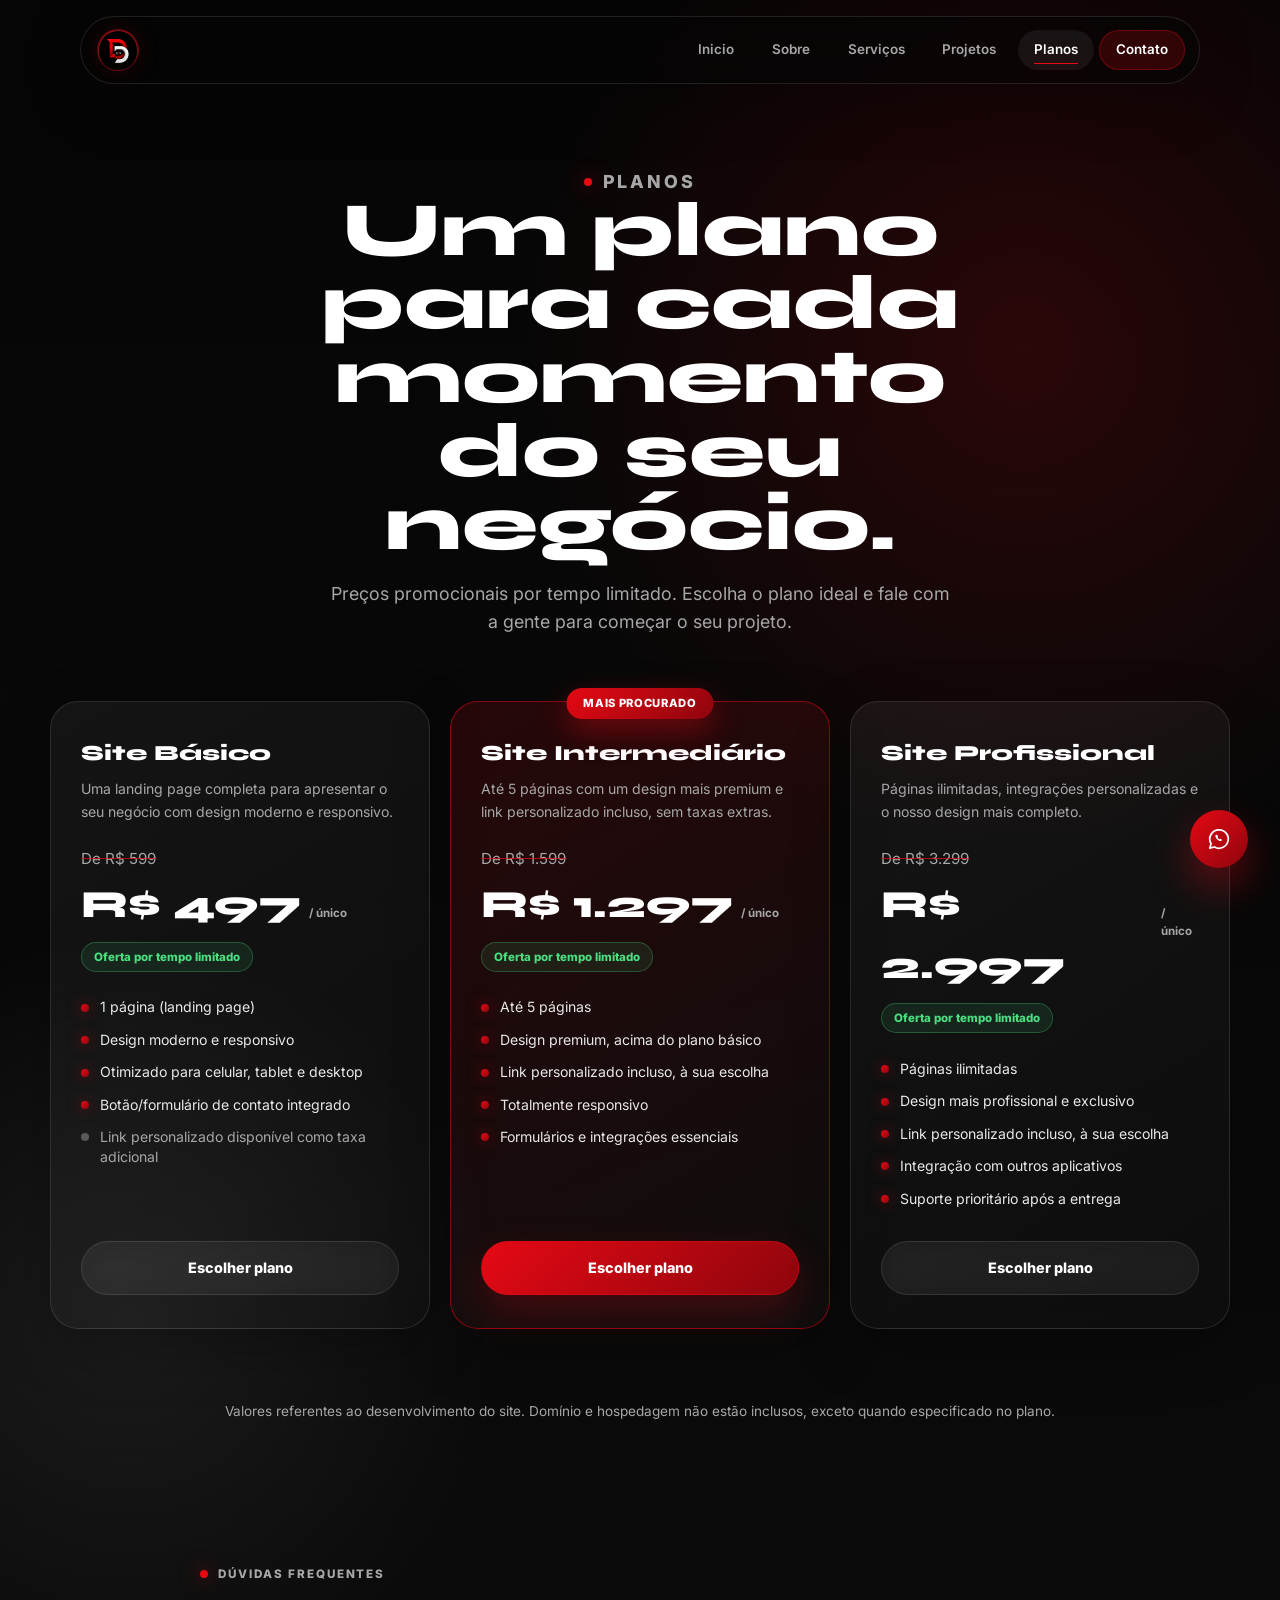
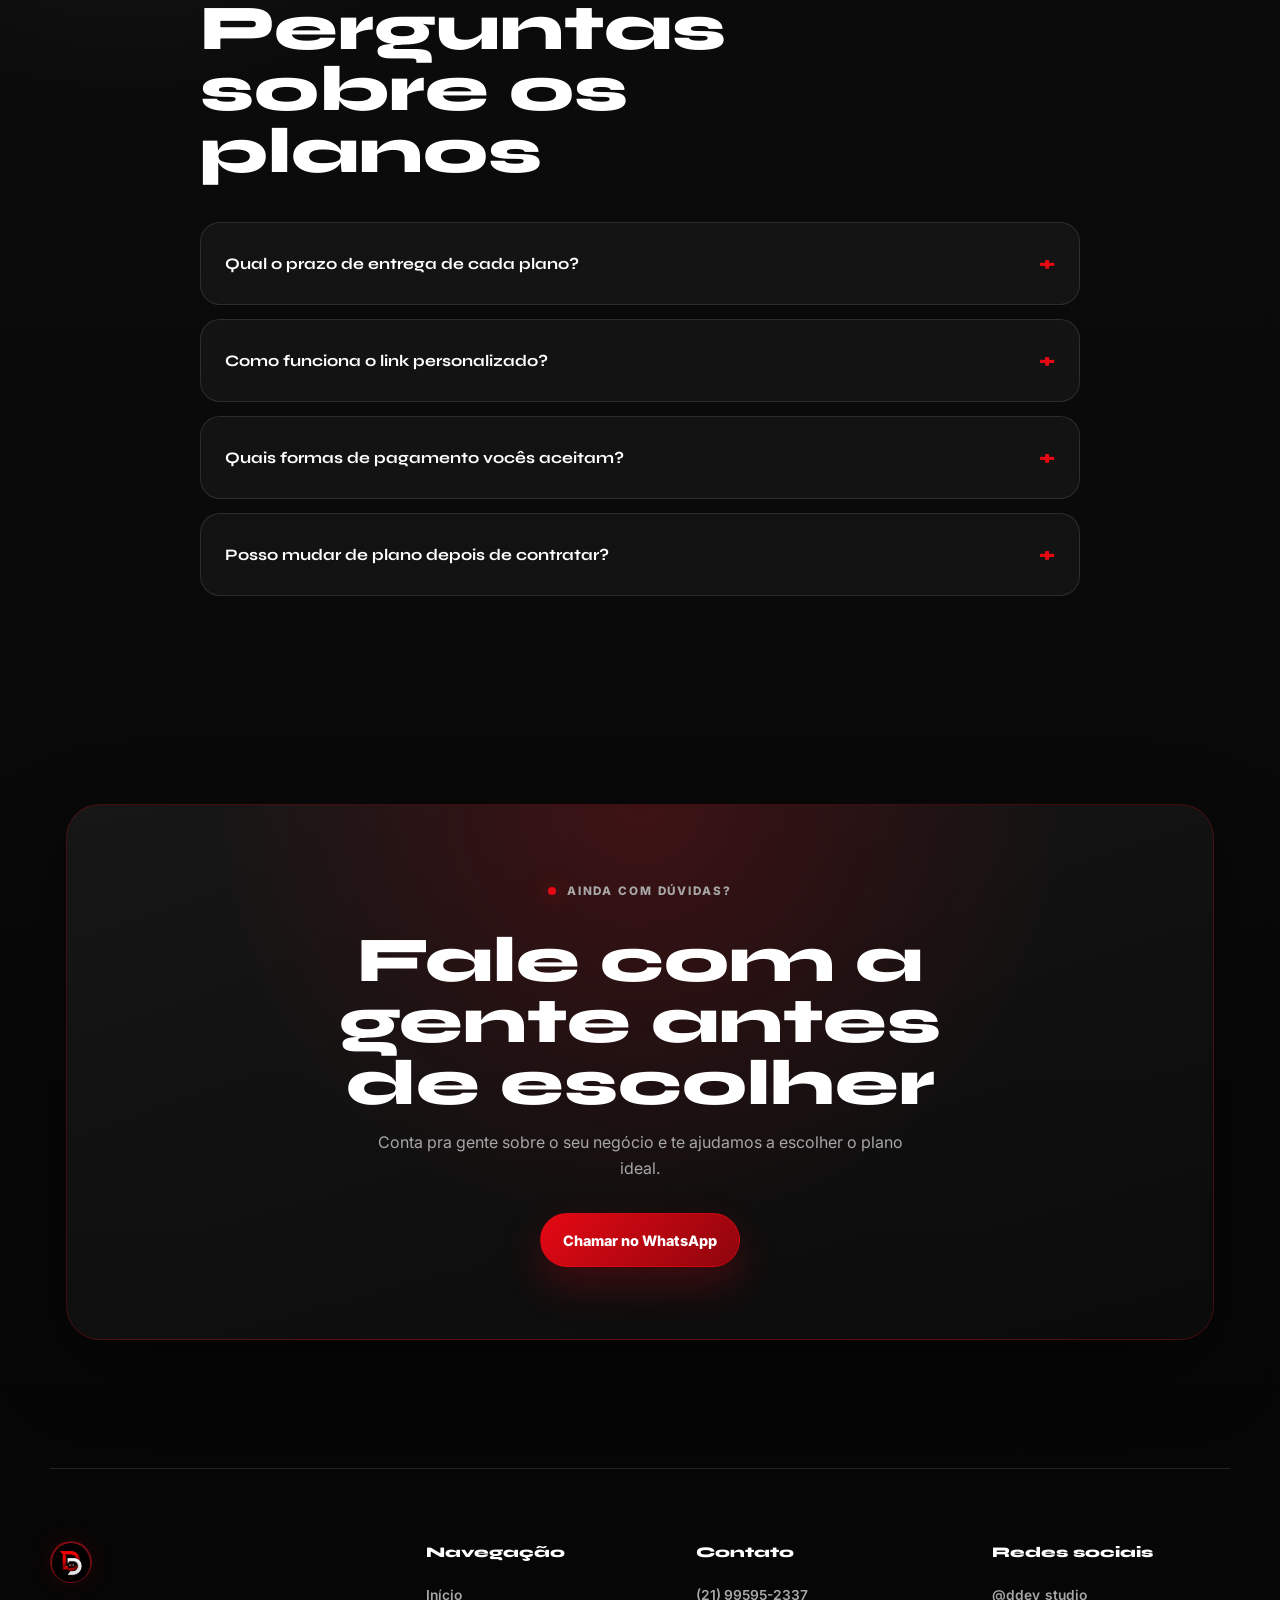
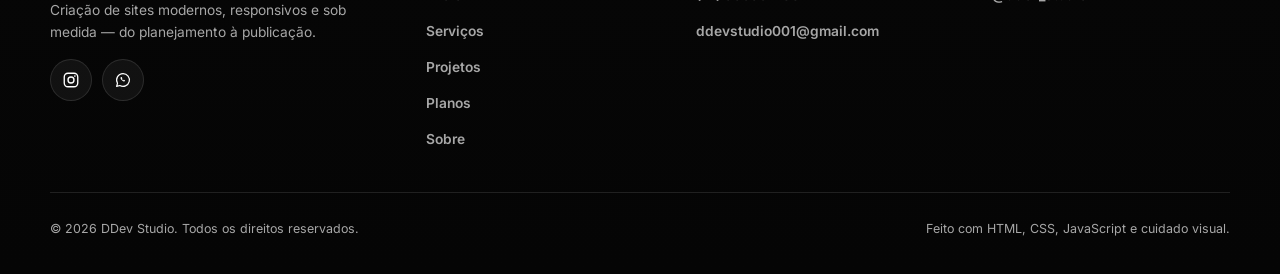
==== planos.html @ 7d0ab364 "commit big atualizacao" ====
<!doctype html>
<html lang="pt-BR">
  <head>
    <meta charset="UTF-8" />
    <meta name="viewport" content="width=device-width, initial-scale=1.0" />
    <meta
      name="description"
      content="Conheça os planos da DDev Studio: site básico, intermediário e profissional, com preços promocionais e recursos sob medida para o seu negócio."
    />
    <title>Planos | DDev Studio</title>
    <link rel="preconnect" href="https://fonts.googleapis.com" />
    <link rel="preconnect" href="https://fonts.gstatic.com" crossorigin />
    <link
      href="https://fonts.googleapis.com/css2?family=Inter:wght@400;500;600;700;800&family=Syne:wght@500;700;800&display=swap"
      rel="stylesheet"
    />
    <link rel="icon" href="imagens/logo DDev studio.png" />
    <link rel="stylesheet" href="style.css" />
  </head>
  <body>
    <div class="page-transition-overlay" aria-hidden="true"></div>
    <div class="noise" aria-hidden="true"></div>
    <div class="scroll-progress" aria-hidden="true"></div>

    <nav id="navbar" aria-label="Navegação principal">
      <a
        href="index.html#inicio"
        class="nav-logo"
        aria-label="Voltar ao início"
      >
        <img src="imagens/logo DDev studio.png" alt="DDev Studio" />
      </a>
      <ul class="nav-links" id="navLinks">
        <li><a href="index.html">Inicio</a></li>
        <li><a href="index.html#sobre">Sobre</a></li>
        <li><a href="index.html#servicos">Serviços</a></li>
        <li><a href="index.html#projetos">Projetos</a></li>
        <li><a href="planos.html" class="active">Planos</a></li>
        <li><a href="index.html#contato" class="nav-cta">Contato</a></li>
      </ul>
      <button
        class="nav-menu-btn"
        id="menuBtn"
        aria-label="Abrir menu"
        aria-expanded="false"
        aria-controls="navLinks"
      >
        ☰
      </button>
    </nav>

    <main>
      <header class="page-header reveal">
        <p class="section-label">Planos</p>
        <h1>Um plano para cada momento do seu negócio.</h1>
        <p>
          Preços promocionais por tempo limitado. Escolha o plano ideal e fale
          com a gente para começar o seu projeto.
        </p>
      </header>

      <section class="plans-grid">
        <article class="plan-card reveal" data-delay="0">
          <p class="plan-name">Site Básico</p>
          <p class="plan-tagline">
            Uma landing page completa para apresentar o seu negócio com design
            moderno e responsivo.
          </p>
          <div class="plan-price">
            <span class="plan-price-old">De R$ 599</span>
            <span class="plan-price-new">R$ 497 <small>/ único</small></span>
          </div>
          <span class="plan-promo-tag">Oferta por tempo limitado</span>
          <ul class="plan-features">
            <li>1 página (landing page)</li>
            <li>Design moderno e responsivo</li>
            <li>Otimizado para celular, tablet e desktop</li>
            <li>Botão/formulário de contato integrado</li>
            <li class="is-note">
              Link personalizado disponível como taxa adicional
            </li>
          </ul>
          <a
            href="https://wa.me/5521995952337?text=Ol%C3%A1!%20Tenho%20interesse%20no%20Site%20B%C3%A1sico%20da%20DDev%20Studio."
            class="btn btn-outline"
            target="_blank"
            rel="noopener noreferrer"
            >Escolher plano</a
          >
        </article>

        <article class="plan-card plan-featured reveal" data-delay="120">
          <span class="plan-badge">Mais procurado</span>
          <p class="plan-name">Site Intermediário</p>
          <p class="plan-tagline">
            Até 5 páginas com um design mais premium e link personalizado
            incluso, sem taxas extras.
          </p>
          <div class="plan-price">
            <span class="plan-price-old">De R$ 1.599</span>
            <span class="plan-price-new">R$ 1.297 <small>/ único</small></span>
          </div>
          <span class="plan-promo-tag">Oferta por tempo limitado</span>
          <ul class="plan-features">
            <li>Até 5 páginas</li>
            <li>Design premium, acima do plano básico</li>
            <li>Link personalizado incluso, à sua escolha</li>
            <li>Totalmente responsivo</li>
            <li>Formulários e integrações essenciais</li>
          </ul>
          <a
            href="https://wa.me/5521995952337?text=Ol%C3%A1!%20Tenho%20interesse%20no%20Site%20Intermedi%C3%A1rio%20da%20DDev%20Studio."
            class="btn btn-primary"
            target="_blank"
            rel="noopener noreferrer"
            >Escolher plano</a
          >
        </article>

        <article class="plan-card reveal" data-delay="240">
          <p class="plan-name">Site Profissional</p>
          <p class="plan-tagline">
            Páginas ilimitadas, integrações personalizadas e o nosso design mais
            completo.
          </p>
          <div class="plan-price">
            <span class="plan-price-old">De R$ 3.299</span>
            <span class="plan-price-new">R$ 2.997 <small>/ único</small></span>
          </div>
          <span class="plan-promo-tag">Oferta por tempo limitado</span>
          <ul class="plan-features">
            <li>Páginas ilimitadas</li>
            <li>Design mais profissional e exclusivo</li>
            <li>Link personalizado incluso, à sua escolha</li>
            <li>Integração com outros aplicativos</li>
            <li>Suporte prioritário após a entrega</li>
          </ul>
          <a
            href="https://wa.me/5521995952337?text=Ol%C3%A1!%20Tenho%20interesse%20no%20Site%20Profissional%20da%20DDev%20Studio."
            class="btn btn-outline"
            target="_blank"
            rel="noopener noreferrer"
            >Escolher plano</a
          >
        </article>
      </section>

      <p class="plans-note reveal">
        Valores referentes ao desenvolvimento do site. Domínio e hospedagem não
        estão inclusos, exceto quando especificado no plano.
      </p>

      <section class="faq-section">
        <div class="section-heading reveal">
          <p class="section-label">Dúvidas frequentes</p>
          <h2>Perguntas sobre os planos</h2>
        </div>
        <div class="faq-list">
          <details class="faq-item reveal">
            <summary>Qual o prazo de entrega de cada plano?</summary>
            <p>
              O prazo varia conforme o plano e a complexidade do projeto.
              Definimos a data junto com você logo após o briefing, antes de
              começarmos o desenvolvimento.
            </p>
          </details>
          <details class="faq-item reveal">
            <summary>Como funciona o link personalizado?</summary>
            <p>
              Nos planos Intermediário e Profissional, o registro do domínio à
              sua escolha já está incluso no valor. No plano Básico, o link
              personalizado pode ser adquirido separadamente ou mediante uma
              taxa adicional.
            </p>
          </details>
          <details class="faq-item reveal">
            <summary>Quais formas de pagamento vocês aceitam?</summary>
            <p>
              Combinamos a forma de pagamento diretamente pelo WhatsApp, podendo
              ser dividido em etapas conforme o andamento do projeto.
            </p>
          </details>
          <details class="faq-item reveal">
            <summary>Posso mudar de plano depois de contratar?</summary>
            <p>
              Sim. Se o seu site básico crescer e precisar de mais páginas ou
              integrações, é possível migrar para um plano superior a qualquer
              momento.
            </p>
          </details>
        </div>
      </section>

      <section class="section">
        <div class="plans-cta reveal">
          <p class="section-label">Ainda com dúvidas?</p>
          <h2>Fale com a gente antes de escolher</h2>
          <p>
            Conta pra gente sobre o seu negócio e te ajudamos a escolher o plano
            ideal.
          </p>
          <a
            href="https://wa.me/5521995952337?text=Ol%C3%A1!%20Tenho%20d%C3%BAvidas%20sobre%20os%20planos%20da%20DDev%20Studio."
            class="btn btn-primary"
            target="_blank"
            rel="noopener noreferrer"
            >Chamar no WhatsApp</a
          >
        </div>
      </section>
    </main>

    <footer>
      <div class="footer-top">
        <div class="footer-brand">
          <a href="index.html#inicio" class="footer-logo"
            ><img src="imagens/logo DDev studio.png" alt="DDev Studio"
          /></a>
          <p>
            Criação de sites modernos, responsivos e sob medida — do
            planejamento à publicação.
          </p>
          <div class="footer-social">
            <a
              href="https://www.instagram.com/ddev_studio/"
              target="_blank"
              rel="noopener noreferrer"
              aria-label="Instagram da DDev Studio"
            >
              <svg
                viewBox="0 0 24 24"
                fill="none"
                xmlns="http://www.w3.org/2000/svg"
              >
                <rect
                  x="3"
                  y="3"
                  width="18"
                  height="18"
                  rx="5"
                  stroke="currentColor"
                  stroke-width="1.8"
                />
                <circle
                  cx="12"
                  cy="12"
                  r="4"
                  stroke="currentColor"
                  stroke-width="1.8"
                />
                <circle cx="17.2" cy="6.8" r="1.1" fill="currentColor" />
              </svg>
            </a>
            <a
              href="https://wa.me/5521995952337"
              target="_blank"
              rel="noopener noreferrer"
              aria-label="WhatsApp da DDev Studio"
            >
              <svg
                viewBox="0 0 24 24"
                fill="none"
                xmlns="http://www.w3.org/2000/svg"
              >
                <path
                  d="M12 3.5a8.5 8.5 0 0 0-7.3 12.85L3.5 20.5l4.28-1.15A8.5 8.5 0 1 0 12 3.5Z"
                  stroke="currentColor"
                  stroke-width="1.6"
                  stroke-linejoin="round"
                />
                <path
                  d="M8.7 8.6c-.2.9.1 2 1.05 3.15 1 1.2 2.15 1.85 3.2 2.1.85.2 1.35-.3 1.7-.65.2-.2.15-.4-.05-.55l-1.2-.85c-.15-.1-.3-.1-.45.02l-.4.35c-.1.1-.25.1-.4 0-.5-.28-1.05-.75-1.4-1.3-.1-.15-.1-.3 0-.42l.3-.4c.1-.15.1-.3.02-.45l-.6-1.3c-.1-.22-.35-.3-.55-.15Z"
                  fill="currentColor"
                />
              </svg>
            </a>
          </div>
        </div>

        <div class="footer-col">
          <h4>Navegação</h4>
          <ul class="footer-links">
            <li><a href="index.html#inicio">Início</a></li>
            <li><a href="index.html#servicos">Serviços</a></li>
            <li><a href="index.html#projetos">Projetos</a></li>
            <li><a href="planos.html">Planos</a></li>
            <li><a href="index.html#sobre">Sobre</a></li>
          </ul>
        </div>

        <div class="footer-col">
          <h4>Contato</h4>
          <ul class="footer-links">
            <li>
              <a
                href="https://wa.me/5521995952337"
                target="_blank"
                rel="noopener noreferrer"
                >(21) 99595-2337</a
              >
            </li>
            <li>
              <a
                href="mailto:ddevstudio001@gmail.com"
                target="_blank"
                rel="noopener noreferrer"
                >ddevstudio001@gmail.com</a
              >
            </li>
          </ul>
        </div>

        <div class="footer-col">
          <h4>Redes sociais</h4>
          <ul class="footer-links">
            <li>
              <a
                href="https://www.instagram.com/ddev_studio/"
                target="_blank"
                rel="noopener noreferrer"
                >@ddev_studio</a
              >
            </li>
          </ul>
        </div>
      </div>

      <div class="footer-bottom">
        <p>© 2026 DDev Studio. Todos os direitos reservados.</p>
        <p>Feito com HTML, CSS, JavaScript e cuidado visual.</p>
      </div>
    </footer>

    <a
      href="https://wa.me/5521995952337"
      class="whatsapp-float"
      target="_blank"
      rel="noopener noreferrer"
      aria-label="Falar no WhatsApp"
    >
      <svg viewBox="0 0 24 24" fill="none" xmlns="http://www.w3.org/2000/svg">
        <path
          d="M12 3.5a8.5 8.5 0 0 0-7.3 12.85L3.5 20.5l4.28-1.15A8.5 8.5 0 1 0 12 3.5Z"
          stroke="currentColor"
          stroke-width="1.6"
          stroke-linejoin="round"
        />
        <path
          d="M8.7 8.6c-.2.9.1 2 1.05 3.15 1 1.2 2.15 1.85 3.2 2.1.85.2 1.35-.3 1.7-.65.2-.2.15-.4-.05-.55l-1.2-.85c-.15-.1-.3-.1-.45.02l-.4.35c-.1.1-.25.1-.4 0-.5-.28-1.05-.75-1.4-1.3-.1-.15-.1-.3 0-.42l.3-.4c.1-.15.1-.3.02-.45l-.6-1.3c-.1-.22-.35-.3-.55-.15Z"
          fill="currentColor"
        />
      </svg>
    </a>

    <script src="script.js"></script>
  </body>
</html>
---- style.css ----
/* ===========================
   RESET & TOKENS
   =========================== */
*,
*::before,
*::after {
  box-sizing: border-box;
  margin: 0;
  padding: 0;
}

:root {
  --black: #050505;
  --dark: #111111;
  --graphite: #1a1a1a;
  --graphite-2: #242424;
  --white: #ffffff;
  --muted: #a7a7a7;
  --soft: #e8e8e8;
  --accent: #e50914;
  --accent-dark: #8e050d;
  --line: rgba(255, 255, 255, 0.11);
  --glass: rgba(255, 255, 255, 0.055);
  --shadow: 0 26px 80px rgba(0, 0, 0, 0.45);
  --display: "Syne", sans-serif;
  --body: "Inter", sans-serif;
  --ease: cubic-bezier(0.22, 1, 0.36, 1);
  --scroll-progress: 0%;
}

html {
  scroll-behavior: smooth;
  background: var(--black);
  overflow-x: hidden;
  width: 100%;
}

body {
  position: relative;
  width: 100%;
  min-height: 100vh;
  background:
    radial-gradient(
      circle at 80% 10%,
      rgba(229, 9, 20, 0.16),
      transparent 32rem
    ),
    radial-gradient(
      circle at 10% 38%,
      rgba(255, 255, 255, 0.07),
      transparent 24rem
    ),
    linear-gradient(180deg, #050505 0%, #0b0b0b 48%, #050505 100%);
  color: var(--white);
  font-family: var(--body);
  font-size: 16px;
  line-height: 1.6;
  overflow-x: hidden;
}

body.menu-open {
  overflow: hidden;
}

img {
  display: block;
  max-width: 100%;
}

a {
  color: inherit;
}

button,
input,
textarea {
  font: inherit;
}

::selection {
  background: var(--accent);
  color: var(--white);
}

.noise {
  position: fixed;
  inset: 0;
  z-index: -1;
  pointer-events: none;
  opacity: 0.16;
  background-image: url("data:image/svg+xml,%3Csvg viewBox='0 0 160 160' xmlns='http://www.w3.org/2000/svg'%3E%3Cfilter id='n'%3E%3CfeTurbulence type='fractalNoise' baseFrequency='0.8' numOctaves='3' stitchTiles='stitch'/%3E%3C/filter%3E%3Crect width='160' height='160' filter='url(%23n)' opacity='0.5'/%3E%3C/svg%3E");
}

.scroll-progress {
  position: fixed;
  top: 0;
  left: 0;
  z-index: 200;
  height: 2px;
  width: var(--scroll-progress);
  background: linear-gradient(90deg, transparent, var(--accent), #ff6b72);
  box-shadow: 0 0 24px rgba(229, 9, 20, 0.85);
}

/* ===========================
   NAVBAR
   =========================== */
nav {
  position: fixed;
  top: 1rem;
  left: 50%;
  z-index: 100;
  width: min(1120px, calc(100% - 2rem));
  max-width: calc(100vw - 2rem);
  transform: translateX(-50%);
  display: flex;
  align-items: center;
  justify-content: space-between;
  gap: 0.5rem;
  padding: 0.75rem 0.85rem 0.75rem 1rem;
  border: 1px solid var(--line);
  border-radius: 999px;
  background: rgba(5, 5, 5, 0.62);
  backdrop-filter: blur(24px);
  box-shadow: 0 18px 60px rgba(0, 0, 0, 0.22);
  transition:
    border-color 0.35s var(--ease),
    background 0.35s var(--ease),
    box-shadow 0.35s var(--ease);
}

nav.scrolled {
  background: rgba(5, 5, 5, 0.82);
  border-color: rgba(229, 9, 20, 0.3);
  box-shadow: 0 22px 80px rgba(0, 0, 0, 0.44);
}

.nav-logo,
.nav-logo img,
.footer-logo,
.footer-logo img {
  width: 42px;
  height: 42px;
  flex-shrink: 0;
  overflow: hidden;
  display: inline-grid;
  place-items: center;
  border: 1px solid rgba(229, 9, 20, 0.34);
  border-radius: 50%;
  color: var(--white);
  font-family: var(--display);
  font-size: 0.78rem;
  font-weight: 800;
  text-decoration: none;
  background: linear-gradient(
    145deg,
    rgba(229, 9, 20, 0.34),
    rgba(255, 255, 255, 0.04)
  );
  box-shadow:
    inset 0 0 18px rgba(255, 255, 255, 0.08),
    0 0 24px rgba(229, 9, 20, 0.14);
}

.nav-logo img,
.footer-logo img {
  object-fit: cover;
}

.nav-links {
  display: flex;
  align-items: center;
  gap: 0.35rem;
  list-style: none;
}

.nav-links a {
  position: relative;
  display: inline-flex;
  align-items: center;
  min-height: 40px;
  padding: 0 1rem;
  border-radius: 999px;
  color: var(--muted);
  font-size: 0.84rem;
  font-weight: 600;
  text-decoration: none;
  transition:
    color 0.25s var(--ease),
    background 0.25s var(--ease);
}

.nav-links a::after {
  content: "";
  position: absolute;
  left: 1rem;
  right: 1rem;
  bottom: 0.35rem;
  height: 1px;
  transform: scaleX(0);
  transform-origin: left;
  background: var(--accent);
  box-shadow: 0 0 18px rgba(229, 9, 20, 0.75);
  transition: transform 0.25s var(--ease);
}

.nav-links a:hover,
.nav-links a.active {
  color: var(--white);
  background: rgba(255, 255, 255, 0.06);
}

.nav-links a.active::after {
  transform: scaleX(1);
}

.nav-cta {
  color: var(--white) !important;
  background: rgba(229, 9, 20, 0.18) !important;
  border: 1px solid rgba(229, 9, 20, 0.35);
}

.nav-menu-btn {
  display: none;
  flex-shrink: 0;
  width: 42px;
  height: 42px;
  border: 1px solid var(--line);
  border-radius: 50%;
  color: var(--white);
  background: rgba(255, 255, 255, 0.06);
  cursor: pointer;
}

/* ===========================
   HERO
   =========================== */
.hero {
  position: relative;
  min-height: 100vh;
  display: grid;
  grid-template-columns: minmax(0, 1.05fr) minmax(320px, 0.95fr);
  align-items: center;
  gap: clamp(2rem, 6vw, 6rem);
  width: min(1180px, calc(100% - 2rem));
  margin: 0 auto;
  padding: 9rem 0 5rem;
}

.hero-bg {
  position: absolute;
  inset: 0;
  z-index: -1;
  overflow: hidden;
}

.hero-bg::before {
  content: "";
  position: absolute;
  inset: 8rem -12vw 0;
  opacity: calc(0.32 + (var(--scroll-progress-num, 0) * 0.001));
  background-image:
    linear-gradient(rgba(255, 255, 255, 0.05) 1px, transparent 1px),
    linear-gradient(90deg, rgba(255, 255, 255, 0.05) 1px, transparent 1px);
  background-size: 52px 52px;
  mask-image: radial-gradient(circle at 55% 40%, black, transparent 68%);
}

.particle {
  position: absolute;
  width: 8px;
  height: 8px;
  border-radius: 50%;
  background: var(--accent);
  box-shadow: 0 0 28px rgba(229, 9, 20, 0.9);
  animation: floatParticle 8s ease-in-out infinite;
}

.particle-a {
  top: 24%;
  left: 9%;
}
.particle-b {
  top: 18%;
  right: 16%;
  animation-delay: -2s;
}
.particle-c {
  bottom: 20%;
  left: 45%;
  animation-delay: -4s;
}

.grid-orbit {
  position: absolute;
  right: 6%;
  top: 18%;
  width: min(36vw, 440px);
  aspect-ratio: 1;
  border: 1px solid rgba(229, 9, 20, 0.16);
  border-radius: 50%;
  animation: spin 22s linear infinite;
}

.grid-orbit::before,
.grid-orbit::after {
  content: "";
  position: absolute;
  inset: 14%;
  border: 1px solid rgba(255, 255, 255, 0.08);
  border-radius: inherit;
}

.grid-orbit::after {
  inset: 30%;
  border-color: rgba(229, 9, 20, 0.2);
}

.hero-eyebrow,
.section-label {
  display: inline-flex;
  align-items: center;
  gap: 0.65rem;
  margin-bottom: 1.05rem;
  color: var(--muted);
  font-size: 0.73rem;
  font-weight: 800;
  letter-spacing: 0.16em;
  line-height: 1.2;
  text-transform: uppercase;
}

.hero-eyebrow span,
.section-label::before {
  content: "";
  width: 8px;
  height: 8px;
  border-radius: 50%;
  background: var(--accent);
  box-shadow: 0 0 20px rgba(229, 9, 20, 0.75);
}

h1,
h2 {
  font-family: var(--display);
  font-weight: 800;
  letter-spacing: 0;
  line-height: 0.96;
  overflow-wrap: normal;
  word-break: normal;
  hyphens: none;
  text-wrap: balance;
}

h1 {
  max-width: 740px;
  margin-bottom: 1.4rem;
  font-size: clamp(3.15rem, 7vw, 6.8rem);
}

h2 {
  max-width: 760px;
  margin-bottom: 2.5rem;
  font-size: clamp(2.25rem, 5vw, 4.8rem);
}

.hero-desc {
  max-width: 610px;
  margin-bottom: 2rem;
  color: var(--muted);
  font-size: clamp(1rem, 1.4vw, 1.12rem);
}

.hero-actions,
.contact-actions {
  display: flex;
  flex-wrap: wrap;
  gap: 0.9rem;
  align-items: center;
}

.btn {
  position: relative;
  isolation: isolate;
  display: inline-flex;
  align-items: center;
  justify-content: center;
  min-height: 48px;
  padding: 0.9rem 1.35rem;
  overflow: hidden;
  border-radius: 999px;
  color: var(--white);
  font-size: 0.9rem;
  font-weight: 800;
  text-decoration: none;
  border: 1px solid var(--line);
  transition:
    transform 0.25s var(--ease),
    border-color 0.25s var(--ease),
    box-shadow 0.25s var(--ease),
    background 0.25s var(--ease);
}

.btn::before {
  content: "";
  position: absolute;
  inset: 0;
  z-index: -1;
  transform: translateX(-120%) skewX(-18deg);
  background: linear-gradient(
    90deg,
    transparent,
    rgba(255, 255, 255, 0.28),
    transparent
  );
  transition: transform 0.6s var(--ease);
}

.btn:hover {
  transform: translateY(-3px);
}

.btn:hover::before {
  transform: translateX(120%) skewX(-18deg);
}

.btn-primary {
  background: linear-gradient(135deg, var(--accent), var(--accent-dark));
  border-color: rgba(229, 9, 20, 0.58);
  box-shadow: 0 18px 42px rgba(229, 9, 20, 0.24);
}

.btn-primary:hover {
  box-shadow: 0 22px 62px rgba(229, 9, 20, 0.34);
}

.btn-ghost,
.btn-outline {
  background: rgba(255, 255, 255, 0.05);
  backdrop-filter: blur(14px);
}

.btn-ghost:hover,
.btn-outline:hover {
  border-color: rgba(229, 9, 20, 0.44);
  box-shadow: 0 16px 42px rgba(0, 0, 0, 0.28);
}

.hero-indicators {
  display: grid;
  grid-template-columns: repeat(3, minmax(0, 1fr));
  gap: 0.75rem;
  max-width: 560px;
  margin-top: 2.2rem;
}

.hero-indicators div,
.about-stats div {
  padding: 1rem;
  border: 1px solid var(--line);
  border-radius: 16px;
  background: rgba(255, 255, 255, 0.045);
  backdrop-filter: blur(18px);
}

.hero-indicators strong,
.about-stats strong {
  display: block;
  color: var(--white);
  font-family: var(--display);
  font-size: clamp(1.55rem, 2.5vw, 2.25rem);
  line-height: 1;
}

.hero-indicators span,
.about-stats span {
  display: block;
  margin-top: 0.35rem;
  color: var(--muted);
  font-size: 0.78rem;
}

.hero-visual {
  display: flex;
  justify-content: center;
}

.portrait-shell {
  position: relative;
  width: min(100%, 470px);
  min-height: 620px;
  padding: 0.9rem;
  border: 1px solid rgba(255, 255, 255, 0.14);
  border-radius: 34px;
  background:
    linear-gradient(
      145deg,
      rgba(255, 255, 255, 0.1),
      rgba(255, 255, 255, 0.025)
    ),
    rgba(255, 255, 255, 0.04);
  box-shadow:
    var(--shadow),
    0 0 70px rgba(229, 9, 20, 0.13);
  transform-style: preserve-3d;
  will-change: transform;
}

.portrait-shell::before {
  content: "";
  position: absolute;
  inset: -1px;
  border-radius: inherit;
  padding: 1px;
  background: linear-gradient(
    140deg,
    rgba(229, 9, 20, 0.8),
    rgba(255, 255, 255, 0.14),
    transparent 58%
  );
  mask:
    linear-gradient(#000 0 0) content-box,
    linear-gradient(#000 0 0);
  mask-composite: exclude;
  pointer-events: none;
}

.portrait-glow {
  position: absolute;
  inset: auto -8% -6% 16%;
  height: 170px;
  border-radius: 50%;
  background: rgba(229, 9, 20, 0.35);
  filter: blur(60px);
}

.hero-photo {
  position: relative;
  z-index: 1;
  width: 100%;
  height: 590px;
  border-radius: 26px;
  object-fit: cover;
  object-position: 58% 42%;
  filter: saturate(0.92) contrast(1.08) brightness(0.88);
  transition:
    filter 0.5s var(--ease),
    transform 0.5s var(--ease);
}

.portrait-shell:hover .hero-photo {
  filter: saturate(1.04) contrast(1.12) brightness(0.95);
  transform: scale(1.018);
}

.availability-pill,
.floating-card {
  position: absolute;
  z-index: 2;
  border: 1px solid var(--line);
  background: rgba(5, 5, 5, 0.66);
  backdrop-filter: blur(18px);
  box-shadow: 0 18px 42px rgba(0, 0, 0, 0.34);
}

.availability-pill {
  top: 1.8rem;
  left: 1.8rem;
  display: inline-flex;
  align-items: center;
  gap: 0.5rem;
  padding: 0.55rem 0.8rem;
  border-radius: 999px;
  color: var(--soft);
  font-size: 0.78rem;
  font-weight: 800;
}

.availability-pill span {
  width: 8px;
  height: 8px;
  border-radius: 50%;
  background: var(--accent);
  box-shadow: 0 0 16px rgba(229, 9, 20, 0.9);
}

.floating-card {
  max-width: 220px;
  padding: 0.85rem 1rem;
  border-radius: 18px;
}

.floating-card small {
  display: block;
  margin-bottom: 0.25rem;
  color: var(--muted);
  font-size: 0.72rem;
}

.floating-card strong {
  color: var(--white);
  font-size: 0.85rem;
}

.floating-card-top {
  top: 24%;
  right: -2.4rem;
}

.floating-card-bottom {
  left: -2rem;
  bottom: 3rem;
}

/* ===========================
   MARQUEE
   =========================== */
.marquee-section {
  overflow: hidden;
  border-block: 1px solid var(--line);
  background: rgba(255, 255, 255, 0.035);
}

.marquee-track {
  display: flex;
  align-items: center;
  gap: 2rem;
  width: max-content;
  padding: 1rem 0;
  animation: marquee 22s linear infinite;
}

.marquee-track span {
  color: rgba(255, 255, 255, 0.44);
  font-family: var(--display);
  font-size: clamp(1rem, 2vw, 1.45rem);
  font-weight: 800;
  text-transform: uppercase;
}

.marquee-track i {
  width: 8px;
  height: 8px;
  border-radius: 50%;
  background: var(--accent);
  box-shadow: 0 0 18px rgba(229, 9, 20, 0.9);
}

/* ===========================
   SECTIONS
   =========================== */
.section,
.projects-section,
.contact-section {
  width: min(1180px, calc(100% - 2rem));
  margin: 0 auto;
  padding: clamp(5rem, 10vw, 8rem) 0;
}

.section-heading {
  display: flex;
  flex-direction: column;
  align-items: flex-start;
}

.skills-grid,
.projects-grid {
  display: grid;
  gap: 1rem;
}

.skills-grid {
  grid-template-columns: repeat(3, minmax(0, 1fr));
}

.skill-card,
.project-card,
.timeline-item,
.contact-form {
  position: relative;
  overflow: hidden;
  border: 1px solid var(--line);
  background: linear-gradient(
    145deg,
    rgba(255, 255, 255, 0.075),
    rgba(255, 255, 255, 0.03)
  );
  box-shadow: 0 20px 60px rgba(0, 0, 0, 0.24);
}

.skill-card::before,
.project-card::before,
.contact-form::before {
  content: "";
  position: absolute;
  inset: 0;
  opacity: 0;
  background: radial-gradient(
    circle at var(--mx, 50%) var(--my, 50%),
    rgba(229, 9, 20, 0.18),
    transparent 34%
  );
  transition: opacity 0.28s var(--ease);
  pointer-events: none;
}

.skill-card:hover::before,
.project-card:hover::before,
.contact-form:hover::before {
  opacity: 1;
}

.skill-card {
  min-height: 280px;
  padding: 1.4rem;
  border-radius: 24px;
  transition:
    transform 0.35s var(--ease),
    border-color 0.35s var(--ease);
}

.skill-card:hover {
  transform: translateY(-8px);
  border-color: rgba(229, 9, 20, 0.38);
}

.skill-top {
  display: flex;
  align-items: center;
  justify-content: space-between;
  margin-bottom: 2rem;
}

.skill-icon {
  display: inline-grid;
  place-items: center;
  min-width: 48px;
  height: 48px;
  padding: 0 0.6rem;
  border: 1px solid rgba(229, 9, 20, 0.35);
  border-radius: 14px;
  color: var(--white);
  font-size: 0.76rem;
  font-weight: 900;
  background: rgba(229, 9, 20, 0.12);
}

.skill-top strong {
  color: var(--accent);
  font-family: var(--display);
  font-size: 1.3rem;
}

.skill-card h3,
.project-info h3,
.timeline-content h4 {
  color: var(--white);
  font-family: var(--display);
  font-weight: 800;
}

.skill-card h3 {
  margin-bottom: 0.55rem;
  font-size: 1.28rem;
}

.skill-card p,
.project-info p,
.timeline-content p,
.about-text p,
.contact-copy p {
  color: var(--muted);
}

.skill-card p {
  margin-bottom: 1.35rem;
  font-size: 0.91rem;
}

.skill-bar {
  position: absolute;
  left: 1.4rem;
  right: 1.4rem;
  bottom: 1.35rem;
  height: 6px;
  overflow: hidden;
  border-radius: 999px;
  background: rgba(255, 255, 255, 0.08);
}

.skill-bar span {
  display: block;
  width: 0;
  height: 100%;
  border-radius: inherit;
  background: linear-gradient(90deg, var(--accent), #ff7a81);
  box-shadow: 0 0 18px rgba(229, 9, 20, 0.72);
  transition: width 1.2s var(--ease);
}

.skill-bar.filled span {
  width: var(--level);
}

/* ===========================
   PROJECTS
   =========================== */
.projects-section {
  width: 100%;
  max-width: none;
  padding-inline: max(1rem, calc((100vw - 1180px) / 2));
  background:
    radial-gradient(
      circle at 80% 20%,
      rgba(229, 9, 20, 0.14),
      transparent 32rem
    ),
    linear-gradient(180deg, rgba(255, 255, 255, 0.025), transparent);
}

.projects-grid {
  grid-template-columns: repeat(2, minmax(0, 1fr));
}

.project-card {
  min-height: 520px;
  display: flex;
  flex-direction: column;
  border-radius: 28px;
  color: inherit;
  text-decoration: none;
  transform-style: preserve-3d;
  transition:
    transform 0.35s var(--ease),
    border-color 0.35s var(--ease),
    box-shadow 0.35s var(--ease);
}

.project-card:hover {
  border-color: rgba(229, 9, 20, 0.42);
  box-shadow:
    0 30px 90px rgba(0, 0, 0, 0.42),
    0 0 60px rgba(229, 9, 20, 0.12);
}

.project-thumb {
  position: relative;
  display: grid;
  place-items: center;
  min-height: 280px;
  overflow: hidden;
  background:
    linear-gradient(135deg, rgba(229, 9, 20, 0.24), transparent),
    linear-gradient(145deg, #171717, #0a0a0a);
}

.project-thumb::before {
  content: "";
  position: absolute;
  inset: -50%;
  background: linear-gradient(
    90deg,
    transparent,
    rgba(255, 255, 255, 0.13),
    transparent
  );
  transform: rotate(18deg) translateX(-40%);
  transition: transform 0.75s var(--ease);
}

.project-card:hover .project-thumb::before {
  transform: rotate(18deg) translateX(40%);
}

/* .igreja-texto {
  font-size: 40px;
} */

.project-thumb span {
  position: relative;
  z-index: 1;
  font-family: var(--display);
  /* font-size: clamp(3rem, 8vw, 6rem); */
  font-size: 50px;
  font-weight: 800;
  letter-spacing: 0;
  color: var(--white);
  text-shadow: 0 0 42px rgba(229, 9, 20, 0.28);
}

.featured-project .project-thumb {
  background:
    radial-gradient(circle at 70% 25%, rgba(229, 9, 20, 0.55), transparent 28%),
    linear-gradient(135deg, #2a0508, #0a0a0a 60%);
}

.project-info {
  flex: 1;
  padding: 1.35rem;
}

.project-tags {
  display: flex;
  flex-wrap: wrap;
  gap: 0.5rem;
  margin-bottom: 1rem;
}

.project-tags span {
  padding: 0.35rem 0.65rem;
  border: 1px solid var(--line);
  border-radius: 999px;
  color: var(--muted);
  font-size: 0.68rem;
  font-weight: 800;
  letter-spacing: 0.08em;
  text-transform: uppercase;
  background: rgba(255, 255, 255, 0.045);
}

.project-info h3 {
  margin-bottom: 0.55rem;
  font-size: 1.55rem;
}

.project-info p {
  font-size: 0.94rem;
}

.project-arrow {
  display: inline-flex;
  align-items: center;
  gap: 0.45rem;
  margin-top: 1.2rem;
  color: var(--white);
  font-size: 0.9rem;
  font-weight: 800;
}

.project-arrow::after {
  content: "↗";
  color: var(--accent);
  transition: transform 0.25s var(--ease);
}

.project-card:hover .project-arrow::after {
  transform: translate(4px, -4px);
}

/* ===========================
   ABOUT
   =========================== */
.about-section {
  display: grid;
  gap: clamp(3rem, 7vw, 5rem);
}

.about-grid {
  display: grid;
  grid-template-columns: 0.82fr 1.18fr;
  align-items: center;
  gap: clamp(2rem, 6vw, 5rem);
}

.about-photo-wrap {
  position: relative;
  overflow: hidden;
  border: 1px solid var(--line);
  border-radius: 30px;
  background: var(--glass);
  box-shadow: var(--shadow);
}

.about-photo-wrap::after {
  content: "";
  position: absolute;
  inset: 0;
  background:
    linear-gradient(180deg, transparent 45%, rgba(5, 5, 5, 0.62)),
    radial-gradient(circle at 35% 20%, rgba(229, 9, 20, 0.24), transparent 36%);
  pointer-events: none;
}

.about-photo {
  width: 100%;
  height: 560px;
  object-fit: cover;
  object-position: 58% 42%;
  filter: saturate(0.9) contrast(1.08) brightness(0.82);
  transition:
    transform 0.55s var(--ease),
    filter 0.55s var(--ease);
}

.about-photo-wrap:hover .about-photo {
  transform: scale(1.04);
  filter: saturate(1) contrast(1.12) brightness(0.9);
}

.about-text h2 {
  margin-bottom: 1.5rem;
}

.about-text p {
  max-width: 680px;
  margin-bottom: 1rem;
}

.about-stats {
  display: grid;
  grid-template-columns: repeat(3, minmax(0, 1fr));
  gap: 0.75rem;
  margin: 1.7rem 0;
}

.about-list {
  display: grid;
  gap: 0.75rem;
  list-style: none;
}

.about-list li {
  display: flex;
  align-items: center;
  gap: 0.75rem;
  color: var(--soft);
  font-size: 0.94rem;
}

.about-list li::before {
  content: "";
  flex: 0 0 auto;
  width: 18px;
  height: 18px;
  border-radius: 50%;
  background: linear-gradient(135deg, var(--accent), var(--accent-dark));
  box-shadow: 0 0 18px rgba(229, 9, 20, 0.5);
}

.timeline-wrap {
  display: grid;
  grid-template-columns: repeat(4, minmax(0, 1fr));
  gap: 1rem;
}

.timeline-item {
  min-height: 210px;
  padding: 1.25rem;
  border-radius: 24px;
}

.timeline-item::after {
  content: "";
  position: absolute;
  left: 1.25rem;
  right: 1.25rem;
  top: 4.2rem;
  height: 1px;
  transform: scaleX(0);
  transform-origin: left;
  background: linear-gradient(90deg, var(--accent), transparent);
  transition: transform 0.9s var(--ease);
}

.timeline-item.visible::after {
  transform: scaleX(1);
}

.timeline-year {
  display: inline-flex;
  margin-bottom: 2rem;
  color: var(--accent);
  font-family: var(--display);
  font-size: 1.55rem;
  font-weight: 800;
}

.timeline-content h4 {
  margin-bottom: 0.55rem;
  font-size: 1.08rem;
}

.timeline-content p {
  font-size: 0.88rem;
}

/* ===========================
   CONTACT
   =========================== */
.contact-section {
  width: 100%;
  max-width: none;
  padding-inline: max(1rem, calc((100vw - 1180px) / 2));
}

.contact-inner {
  display: grid;
  grid-template-columns: 0.9fr 1.1fr;
  gap: clamp(2rem, 5vw, 4rem);
  align-items: start;
  padding: clamp(1.25rem, 4vw, 2rem);
  border: 1px solid rgba(229, 9, 20, 0.22);
  border-radius: 34px;
  background:
    radial-gradient(
      circle at 15% 20%,
      rgba(229, 9, 20, 0.22),
      transparent 32rem
    ),
    linear-gradient(
      145deg,
      rgba(255, 255, 255, 0.075),
      rgba(255, 255, 255, 0.025)
    );
  box-shadow: var(--shadow);
}

.contact-copy h2 {
  margin-bottom: 1.25rem;
}

.contact-copy p {
  max-width: 500px;
  margin-bottom: 1.7rem;
}

.contact-form {
  display: grid;
  gap: 1rem;
  padding: 1rem;
  border-radius: 24px;
}

.contact-form label {
  display: grid;
  gap: 0.45rem;
}

.contact-form span {
  color: var(--soft);
  font-size: 0.8rem;
  font-weight: 800;
}

.contact-form input,
.contact-form textarea {
  width: 100%;
  border: 1px solid var(--line);
  border-radius: 16px;
  outline: none;
  color: var(--white);
  background: rgba(5, 5, 5, 0.44);
  padding: 0.9rem 1rem;
  resize: vertical;
  transition:
    border-color 0.25s var(--ease),
    box-shadow 0.25s var(--ease),
    background 0.25s var(--ease);
}

.contact-form input:focus,
.contact-form textarea:focus {
  border-color: rgba(229, 9, 20, 0.65);
  background: rgba(5, 5, 5, 0.7);
  box-shadow: 0 0 0 4px rgba(229, 9, 20, 0.1);
}

.form-feedback {
  min-height: 1.2rem;
  color: var(--muted);
  font-size: 0.82rem;
  opacity: 0;
  transform: translateY(6px);
  transition:
    opacity 0.35s var(--ease),
    transform 0.35s var(--ease),
    color 0.25s var(--ease);
}

.form-feedback.is-visible {
  opacity: 1;
  transform: translateY(0);
}

.form-feedback.is-success {
  color: #4ade80;
  animation: feedbackPop 0.45s var(--ease);
}

.form-feedback.is-error {
  color: #f87171;
  animation: feedbackShake 0.45s var(--ease);
}

@keyframes feedbackPop {
  0% {
    transform: scale(0.85) translateY(6px);
    opacity: 0;
  }
  60% {
    transform: scale(1.05) translateY(0);
    opacity: 1;
  }
  100% {
    transform: scale(1) translateY(0);
  }
}

@keyframes feedbackShake {
  0%,
  100% {
    transform: translateX(0);
  }
  20% {
    transform: translateX(-6px);
  }
  40% {
    transform: translateX(6px);
  }
  60% {
    transform: translateX(-4px);
  }
  80% {
    transform: translateX(4px);
  }
}

/* ===========================
   FOOTER
   =========================== */
footer {
  width: min(1180px, calc(100% - 2rem));
  margin: 0 auto;
  padding: clamp(3rem, 6vw, 4.5rem) 0 0;
  border-top: 1px solid var(--line);
}

.footer-top {
  display: grid;
  grid-template-columns: 1.3fr 0.9fr 1fr 0.9fr;
  gap: 2rem;
  padding-bottom: 2.5rem;
}

.footer-brand {
  display: flex;
  flex-direction: column;
  gap: 1rem;
  max-width: 300px;
}

.footer-brand .footer-logo {
  margin: 0;
}

.footer-brand p {
  color: var(--muted);
  font-size: 0.86rem;
}

.footer-col h4 {
  margin-bottom: 1.1rem;
  color: var(--white);
  font-family: var(--display);
  font-size: 0.92rem;
  font-weight: 800;
}

footer p {
  color: var(--muted);
  font-size: 0.82rem;
}

.footer-links {
  display: grid;
  gap: 0.65rem;
  list-style: none;
}

.footer-links a {
  display: inline-flex;
  align-items: center;
  gap: 0.5rem;
  color: var(--muted);
  font-size: 0.86rem;
  font-weight: 600;
  text-decoration: none;
  transition:
    color 0.25s var(--ease),
    text-shadow 0.25s var(--ease),
    transform 0.25s var(--ease);
}

.footer-links a:hover {
  color: var(--white);
  text-shadow: 0 0 18px rgba(229, 9, 20, 0.6);
  transform: translateX(3px);
}

.footer-social {
  display: flex;
  gap: 0.65rem;
}

.footer-social a {
  display: inline-grid;
  place-items: center;
  width: 42px;
  height: 42px;
  border: 1px solid var(--line);
  border-radius: 50%;
  color: var(--white);
  background: rgba(255, 255, 255, 0.05);
  transition:
    border-color 0.25s var(--ease),
    background 0.25s var(--ease),
    transform 0.25s var(--ease);
}

.footer-social a:hover {
  border-color: rgba(229, 9, 20, 0.5);
  background: rgba(229, 9, 20, 0.14);
  transform: translateY(-3px);
}

.footer-social svg {
  width: 18px;
  height: 18px;
}

.footer-bottom {
  display: flex;
  flex-wrap: wrap;
  align-items: center;
  justify-content: space-between;
  gap: 0.75rem;
  padding: 1.6rem 0 2.2rem;
  border-top: 1px solid var(--line);
}

.footer-bottom p {
  font-size: 0.78rem;
}

/* ===========================
   HERO BROWSER MOCKUP (substitui foto pessoal)
   =========================== */
.browser-mock {
  position: relative;
  z-index: 1;
  width: 100%;
  height: 590px;
  overflow: hidden;
  border-radius: 26px;
  background: linear-gradient(165deg, #141414, #0a0a0a 70%);
  display: flex;
  flex-direction: column;
}

.browser-bar {
  display: flex;
  align-items: center;
  gap: 0.5rem;
  padding: 0.85rem 1rem;
  border-bottom: 1px solid var(--line);
  background: rgba(255, 255, 255, 0.03);
}

.browser-bar .dot {
  width: 9px;
  height: 9px;
  border-radius: 50%;
  background: rgba(255, 255, 255, 0.18);
}

.dot-r {
  background: #ff5f57;
}
.dot-y {
  background: #febc2e;
}
.dot-g {
  background: #28c840;
}

.browser-url {
  margin-left: 0.6rem;
  padding: 0.3rem 0.9rem;
  border-radius: 999px;
  color: var(--muted);
  font-size: 0.72rem;
  font-weight: 600;
  background: rgba(255, 255, 255, 0.05);
}

.browser-body {
  flex: 1;
  padding: 1.5rem;
  display: flex;
  flex-direction: column;
  gap: 1.4rem;
}

.mock-nav {
  display: flex;
  gap: 0.5rem;
}

.mock-nav span {
  height: 8px;
  width: 34px;
  border-radius: 999px;
  background: rgba(255, 255, 255, 0.1);
}

.mock-nav span:first-child {
  width: 58px;
  background: linear-gradient(90deg, var(--accent), var(--accent-dark));
}

.mock-hero {
  display: flex;
  flex-direction: column;
  gap: 0.65rem;
}

.mock-line {
  height: 14px;
  border-radius: 999px;
  background: rgba(255, 255, 255, 0.14);
}

.mock-line.w-70 {
  width: 78%;
}
.mock-line.w-50 {
  width: 55%;
  background: rgba(255, 255, 255, 0.08);
}

.mock-btn {
  margin-top: 0.5rem;
  width: 130px;
  height: 34px;
  border-radius: 999px;
  background: linear-gradient(135deg, var(--accent), var(--accent-dark));
  box-shadow: 0 12px 30px rgba(229, 9, 20, 0.32);
}

.mock-grid {
  display: grid;
  grid-template-columns: repeat(3, 1fr);
  gap: 0.85rem;
  margin-top: auto;
}

.mock-grid span {
  height: 92px;
  border-radius: 16px;
  border: 1px solid var(--line);
  background: linear-gradient(
    150deg,
    rgba(255, 255, 255, 0.06),
    rgba(255, 255, 255, 0.015)
  );
}

.mock-grid span:nth-child(2) {
  border-color: rgba(229, 9, 20, 0.3);
  background: linear-gradient(
    150deg,
    rgba(229, 9, 20, 0.16),
    rgba(255, 255, 255, 0.015)
  );
}

/* ===========================
   ABOUT VISUAL PANEL (substitui foto pessoal)
   =========================== */
.about-visual {
  position: relative;
  overflow: hidden;
  padding: 1.6rem;
  border: 1px solid var(--line);
  border-radius: 30px;
  background:
    radial-gradient(
      circle at 20% 0%,
      rgba(229, 9, 20, 0.16),
      transparent 60%
    ),
    linear-gradient(
      160deg,
      rgba(255, 255, 255, 0.06),
      rgba(255, 255, 255, 0.015)
    );
  box-shadow: var(--shadow);
  display: flex;
  flex-direction: column;
  justify-content: center;
  gap: 0.35rem;
  min-height: 560px;
}

.about-panel-row {
  display: flex;
  align-items: flex-start;
  gap: 1.1rem;
  padding: 1.1rem 0.4rem;
  border-bottom: 1px solid var(--line);
}

.about-panel-row:last-child {
  border-bottom: none;
}

.about-panel-num {
  flex-shrink: 0;
  color: var(--accent);
  font-family: var(--display);
  font-size: 1.05rem;
  font-weight: 800;
}

.about-panel-row h4 {
  margin-bottom: 0.35rem;
  color: var(--white);
  font-family: var(--display);
  font-size: 1.02rem;
  font-weight: 800;
}

.about-panel-row p {
  color: var(--muted);
  font-size: 0.85rem;
}

/* ===========================
   PLANOS - CTA na home
   =========================== */
.plans-cta {
  width: min(1180px, calc(100% - 2rem));
  margin: 0 auto;
  padding: clamp(3rem, 7vw, 4.5rem);
  border: 1px solid rgba(229, 9, 20, 0.24);
  border-radius: 34px;
  text-align: center;
  background:
    radial-gradient(
      circle at 50% 0%,
      rgba(229, 9, 20, 0.2),
      transparent 55%
    ),
    linear-gradient(
      160deg,
      rgba(255, 255, 255, 0.06),
      rgba(255, 255, 255, 0.02)
    );
  box-shadow: var(--shadow);
}

.plans-cta .section-label {
  justify-content: center;
}

.plans-cta h2 {
  max-width: 720px;
  margin: 0 auto 1rem;
}

.plans-cta > p {
  max-width: 560px;
  margin: 0 auto 2rem;
  color: var(--muted);
}

.plans-preview {
  display: grid;
  grid-template-columns: repeat(3, minmax(0, 1fr));
  gap: 1rem;
  margin-bottom: 2.2rem;
}

.plans-preview div {
  padding: 1.1rem;
  border: 1px solid var(--line);
  border-radius: 18px;
  background: rgba(255, 255, 255, 0.04);
}

.plans-preview strong {
  display: block;
  margin-bottom: 0.3rem;
  color: var(--white);
  font-family: var(--display);
  font-size: 1.1rem;
}

.plans-preview span {
  color: var(--accent);
  font-size: 0.85rem;
  font-weight: 800;
}

/* ===========================
   BOTÃO FLUTUANTE WHATSAPP
   =========================== */
.whatsapp-float {
  position: fixed;
  right: clamp(1.1rem, 3vw, 2rem);
  bottom: clamp(1.1rem, 3vw, 2rem);
  z-index: 150;
  display: inline-grid;
  place-items: center;
  width: 58px;
  height: 58px;
  border-radius: 50%;
  color: var(--white);
  background: linear-gradient(135deg, var(--accent), var(--accent-dark));
  box-shadow:
    0 18px 42px rgba(229, 9, 20, 0.4),
    0 0 0 rgba(229, 9, 20, 0.5);
  animation: pulseWhats 2.6s ease-in-out infinite;
  transition: transform 0.25s var(--ease);
}

.whatsapp-float:hover {
  transform: scale(1.08);
}

.whatsapp-float svg {
  width: 26px;
  height: 26px;
}

@keyframes pulseWhats {
  0%,
  100% {
    box-shadow:
      0 18px 42px rgba(229, 9, 20, 0.4),
      0 0 0 0 rgba(229, 9, 20, 0.4);
  }
  50% {
    box-shadow:
      0 18px 42px rgba(229, 9, 20, 0.4),
      0 0 0 12px rgba(229, 9, 20, 0);
  }
}

/* ===========================
   TRANSIÇÃO ENTRE PÁGINAS
   =========================== */
.page-transition-overlay {
  position: fixed;
  inset: 0;
  z-index: 999;
  display: flex;
  align-items: center;
  justify-content: center;
  background: linear-gradient(150deg, #0a0a0a, #1a0304 120%);
  opacity: 1;
  visibility: visible;
  transition:
    opacity 0.55s var(--ease),
    visibility 0.55s var(--ease);
}

.page-transition-overlay::after {
  content: "";
  width: 46px;
  height: 46px;
  border-radius: 50%;
  border: 2px solid rgba(255, 255, 255, 0.14);
  border-top-color: var(--accent);
  animation: spin 0.85s linear infinite;
}

.page-transition-overlay.is-hidden {
  opacity: 0;
  visibility: hidden;
  pointer-events: none;
}

@media (prefers-reduced-motion: reduce) {
  .page-transition-overlay {
    transition: none;
  }
}

/* ===========================
   PÁGINA DE PLANOS
   =========================== */
.page-header {
  width: min(1180px, calc(100% - 2rem));
  margin: 0 auto;
  padding: 10.5rem 0 3rem;
  text-align: center;
}

.page-header .section-label {
  justify-content: center;
}

.page-header h1 {
  max-width: 780px;
  margin: 0 auto 1.1rem;
  font-size: clamp(2.6rem, 6vw, 5rem);
}

.page-header p {
  max-width: 620px;
  margin: 0 auto;
  color: var(--muted);
  font-size: clamp(1rem, 1.4vw, 1.12rem);
}

.plans-grid {
  display: grid;
  grid-template-columns: repeat(3, minmax(0, 1fr));
  gap: 1.25rem;
  width: min(1180px, calc(100% - 2rem));
  margin: 0 auto;
  padding: 1rem 0 clamp(4rem, 8vw, 6rem);
}

.plan-card {
  position: relative;
  display: flex;
  flex-direction: column;
  padding: 2.1rem 1.9rem;
  border: 1px solid var(--line);
  border-radius: 28px;
  background: linear-gradient(
    150deg,
    rgba(255, 255, 255, 0.055),
    rgba(255, 255, 255, 0.015)
  );
  box-shadow: 0 20px 60px rgba(0, 0, 0, 0.24);
  transition:
    transform 0.35s var(--ease),
    border-color 0.35s var(--ease),
    box-shadow 0.35s var(--ease);
}

.plan-card:hover {
  transform: translateY(-8px);
  border-color: rgba(229, 9, 20, 0.4);
  box-shadow:
    0 30px 80px rgba(0, 0, 0, 0.4),
    0 0 50px rgba(229, 9, 20, 0.1);
}

.plan-featured {
  border-color: rgba(229, 9, 20, 0.55);
  background: linear-gradient(
    150deg,
    rgba(229, 9, 20, 0.14),
    rgba(255, 255, 255, 0.02)
  );
  transform: translateY(-10px) scale(1.015);
}

.plan-featured:hover {
  transform: translateY(-16px) scale(1.015);
}

.plan-badge {
  position: absolute;
  top: -14px;
  left: 50%;
  transform: translateX(-50%);
  padding: 0.4rem 1.05rem;
  border-radius: 999px;
  color: var(--white);
  font-size: 0.7rem;
  font-weight: 800;
  letter-spacing: 0.06em;
  text-transform: uppercase;
  background: linear-gradient(135deg, var(--accent), var(--accent-dark));
  box-shadow: 0 12px 30px rgba(229, 9, 20, 0.4);
  white-space: nowrap;
}

.plan-name {
  color: var(--white);
  font-family: var(--display);
  font-size: 1.35rem;
  font-weight: 800;
}

.plan-tagline {
  margin: 0.5rem 0 1.5rem;
  color: var(--muted);
  font-size: 0.88rem;
  min-height: 42px;
}

.plan-price {
  display: flex;
  flex-direction: column;
  gap: 0.15rem;
  margin-bottom: 0.4rem;
}

.plan-price-old {
  color: var(--muted);
  font-size: 0.95rem;
  text-decoration: line-through;
  text-decoration-color: rgba(229, 9, 20, 0.75);
}

.plan-price-new {
  display: flex;
  align-items: baseline;
  gap: 0.4rem;
  color: var(--white);
  font-family: var(--display);
  font-size: clamp(2.1rem, 3vw, 2.5rem);
  font-weight: 800;
}

.plan-price-new small {
  color: var(--muted);
  font-family: var(--body);
  font-size: 0.72rem;
  font-weight: 700;
}

.plan-promo-tag {
  display: inline-flex;
  align-self: flex-start;
  align-items: center;
  gap: 0.4rem;
  margin-bottom: 1.6rem;
  padding: 0.3rem 0.75rem;
  border-radius: 999px;
  color: #4ade80;
  font-size: 0.72rem;
  font-weight: 800;
  background: rgba(74, 222, 128, 0.1);
  border: 1px solid rgba(74, 222, 128, 0.28);
}

.plan-features {
  display: grid;
  gap: 0.75rem;
  margin-bottom: 2rem;
  list-style: none;
}

.plan-features li {
  display: flex;
  align-items: flex-start;
  gap: 0.65rem;
  color: var(--soft);
  font-size: 0.88rem;
  line-height: 1.45;
}

.plan-features li::before {
  content: "";
  flex-shrink: 0;
  margin-top: 0.4rem;
  width: 8px;
  height: 8px;
  border-radius: 50%;
  background: linear-gradient(135deg, var(--accent), var(--accent-dark));
  box-shadow: 0 0 14px rgba(229, 9, 20, 0.5);
}

.plan-features li.is-note {
  color: var(--muted);
}

.plan-features li.is-note::before {
  background: rgba(255, 255, 255, 0.28);
  box-shadow: none;
}

.plan-card .btn {
  margin-top: auto;
  width: 100%;
}

.plans-note {
  width: min(1180px, calc(100% - 2rem));
  margin: -1.5rem auto 0;
  padding-bottom: clamp(3rem, 6vw, 4rem);
  text-align: center;
  color: var(--muted);
  font-size: 0.85rem;
}

/* FAQ */
.faq-section {
  width: min(880px, calc(100% - 2rem));
  margin: 0 auto;
  padding: clamp(3rem, 7vw, 5rem) 0;
}

.faq-list {
  display: grid;
  gap: 0.85rem;
}

.faq-item {
  padding: 0.35rem 1.5rem;
  border: 1px solid var(--line);
  border-radius: 20px;
  background: rgba(255, 255, 255, 0.04);
}

.faq-item summary {
  display: flex;
  align-items: center;
  justify-content: space-between;
  gap: 1rem;
  padding: 1.15rem 0;
  color: var(--white);
  font-family: var(--display);
  font-size: 1rem;
  font-weight: 700;
  cursor: pointer;
  list-style: none;
}

.faq-item summary::-webkit-details-marker {
  display: none;
}

.faq-item summary::after {
  content: "+";
  flex-shrink: 0;
  color: var(--accent);
  font-size: 1.3rem;
  font-weight: 800;
  transition: transform 0.25s var(--ease);
}

.faq-item[open] summary::after {
  transform: rotate(45deg);
}

.faq-item p {
  padding-bottom: 1.15rem;
  color: var(--muted);
  font-size: 0.92rem;
}

/* ===========================
   ANIMATIONS
   =========================== */
.reveal {
  opacity: 0;
  transform: translateY(34px);
  filter: blur(14px);
  transition:
    opacity 0.8s var(--ease),
    transform 0.8s var(--ease),
    filter 0.8s var(--ease);
  transition-delay: var(--delay, 0ms);
}

.reveal-left {
  transform: translateX(-34px);
}

.reveal-right {
  transform: translateX(34px);
}

.reveal.visible {
  opacity: 1;
  transform: translate(0, 0);
  filter: blur(0);
}

@keyframes marquee {
  from {
    transform: translateX(0);
  }
  to {
    transform: translateX(-50%);
  }
}

@keyframes floatParticle {
  0%,
  100% {
    transform: translate3d(0, 0, 0) scale(1);
    opacity: 0.65;
  }
  50% {
    transform: translate3d(18px, -28px, 0) scale(1.4);
    opacity: 1;
  }
}

@keyframes spin {
  to {
    transform: rotate(360deg);
  }
}

@media (prefers-reduced-motion: reduce) {
  *,
  *::before,
  *::after {
    scroll-behavior: auto !important;
    animation-duration: 0.01ms !important;
    animation-iteration-count: 1 !important;
    transition-duration: 0.01ms !important;
  }

  .reveal {
    opacity: 1;
    transform: none;
    filter: none;
  }
}

/* ===========================
   RESPONSIVE
   =========================== */
@media (max-width: 1020px) {
  .hero,
  .about-grid,
  .contact-inner {
    grid-template-columns: 1fr;
  }

  .hero {
    padding-top: 8rem;
  }

  .hero-visual {
    justify-content: flex-start;
  }

  .portrait-shell {
    width: min(100%, 560px);
  }

  .skills-grid,
  .timeline-wrap {
    grid-template-columns: repeat(2, minmax(0, 1fr));
  }

  .plans-grid,
  .plans-preview {
    grid-template-columns: 1fr;
  }

  .plan-featured {
    transform: none;
  }

  .plan-featured:hover {
    transform: translateY(-8px);
  }

  .footer-top {
    grid-template-columns: 1fr 1fr;
  }
}

@media (max-width: 760px) {
  nav {
    top: 0.75rem;
    width: calc(100% - 1rem);
    border-radius: 24px;
  }

  .nav-menu-btn {
    display: inline-grid;
    place-items: center;
  }

  .nav-links {
    position: absolute;
    top: calc(100% + 0.55rem);
    left: 0;
    right: 0;
    max-width: 100%;
    box-sizing: border-box;
    display: grid;
    gap: 0.35rem;
    padding: 0.75rem;
    border: 1px solid var(--line);
    border-radius: 22px;
    background: rgba(5, 5, 5, 0.92);
    backdrop-filter: blur(24px);
    opacity: 0;
    visibility: hidden;
    transform: translateY(-10px) scale(0.98);
    transition:
      opacity 0.25s var(--ease),
      transform 0.25s var(--ease),
      visibility 0.25s var(--ease);
  }

  .nav-links.open {
    opacity: 1;
    visibility: visible;
    transform: translateY(0) scale(1);
  }

  .nav-links a {
    justify-content: center;
  }

  .hero {
    min-height: auto;
    padding-bottom: 3.5rem;
  }

  .hero-indicators,
  .about-stats,
  .skills-grid,
  .projects-grid,
  .timeline-wrap,
  footer {
    grid-template-columns: 1fr;
  }

  .portrait-shell {
    min-height: auto;
    border-radius: 26px;
  }

  .hero-photo {
    height: min(118vw, 570px);
    border-radius: 20px;
  }

  .floating-card {
    position: relative;
    left: auto;
    right: auto;
    top: auto;
    bottom: auto;
    max-width: none;
    margin-top: 0.75rem;
  }

  .availability-pill {
    top: 1.45rem;
    left: 1.45rem;
  }

  .about-photo {
    height: min(118vw, 560px);
  }

  .footer-top {
    grid-template-columns: 1fr;
    gap: 2.2rem;
  }

  .footer-brand {
    max-width: none;
  }

  .footer-bottom {
    flex-direction: column;
    align-items: flex-start;
  }

  .page-header {
    padding-top: 8.5rem;
  }

  .whatsapp-float {
    width: 52px;
    height: 52px;
  }
}

@media (max-width: 460px) {
  body {
    font-size: 15px;
  }

  .section,
  .projects-section,
  .contact-section,
  footer,
  .hero {
    width: min(100% - 1rem, 1180px);
  }

  h1 {
    font-size: clamp(2.4rem, 11vw, 4rem);
    overflow-wrap: break-word;
  }

  .hero-actions,
  .contact-actions {
    align-items: stretch;
    flex-direction: column;
  }

  .btn {
    width: 100%;
  }

  .contact-inner {
    border-radius: 26px;
  }

  .plans-grid {
    width: min(100% - 1rem, 1180px);
  }

  .plan-card {
    padding: 1.8rem 1.4rem;
  }

  .plans-cta {
    padding: 2.2rem 1.4rem;
  }
}
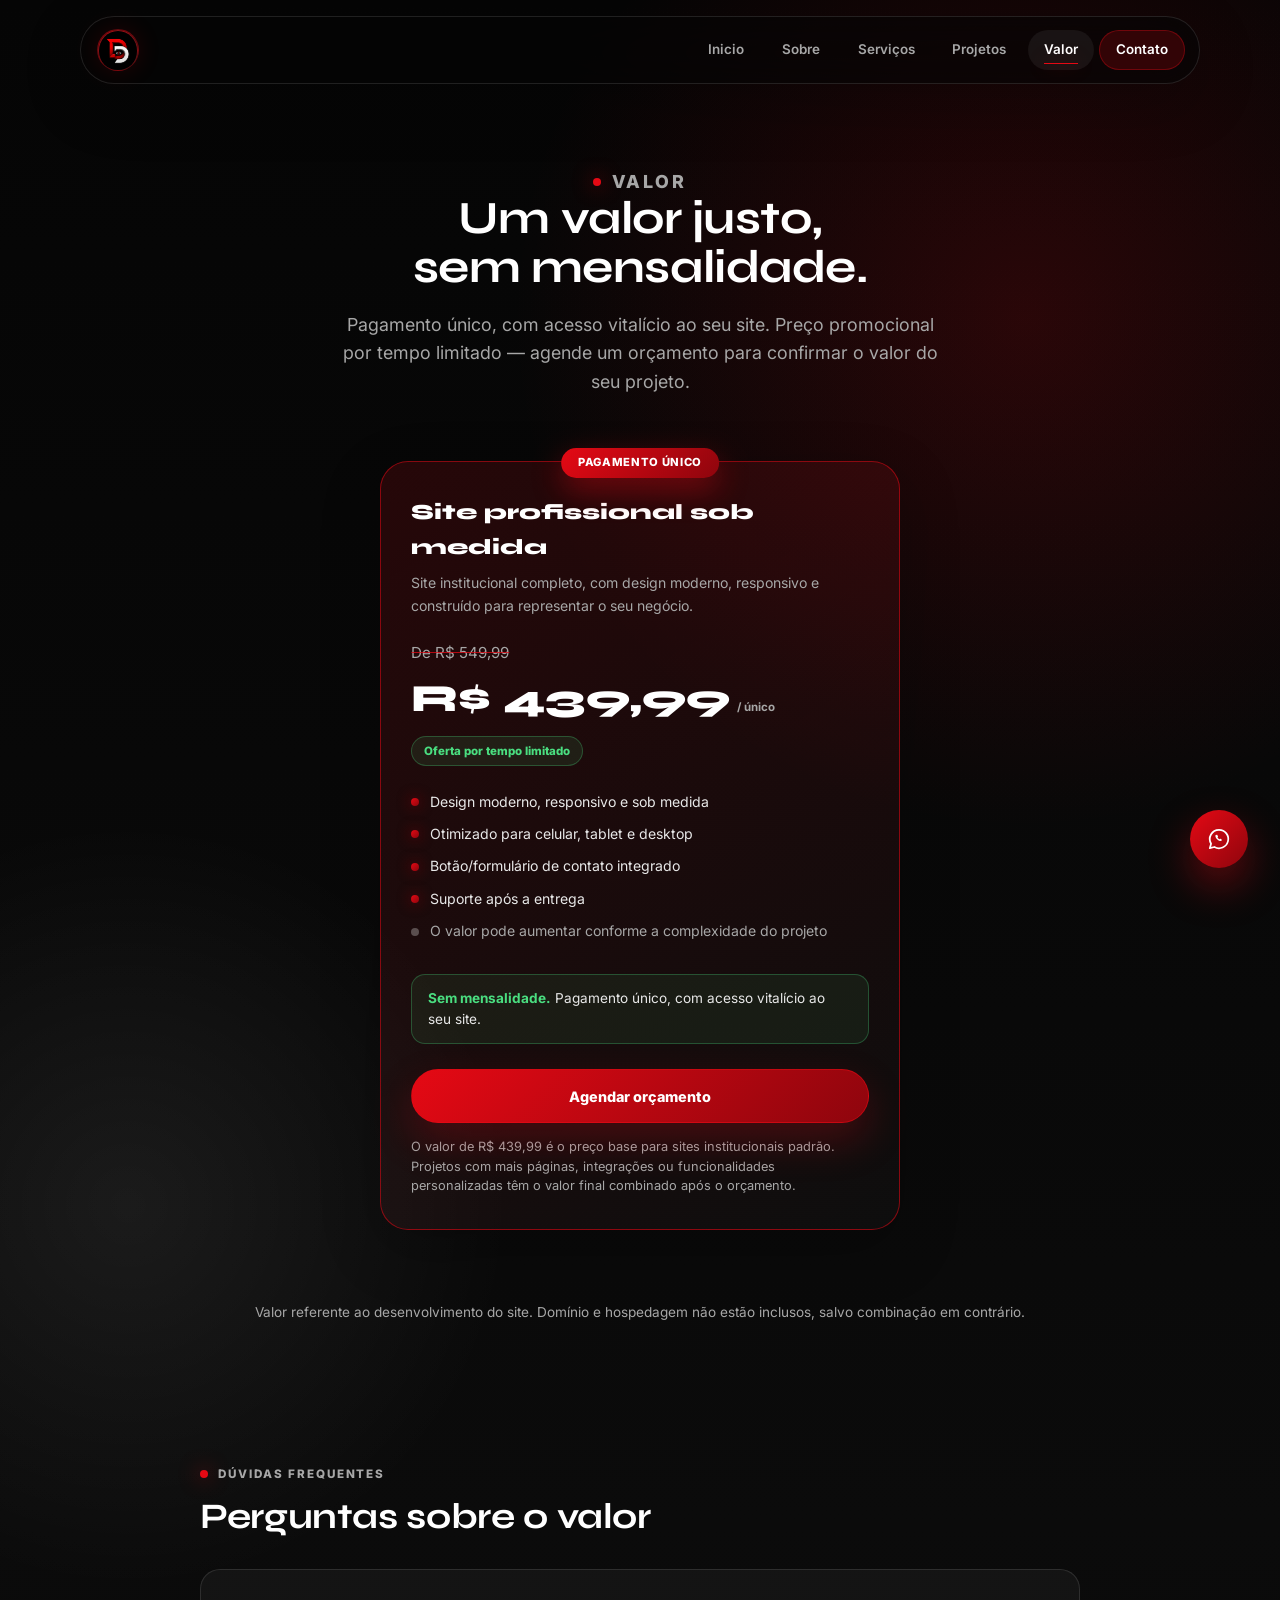
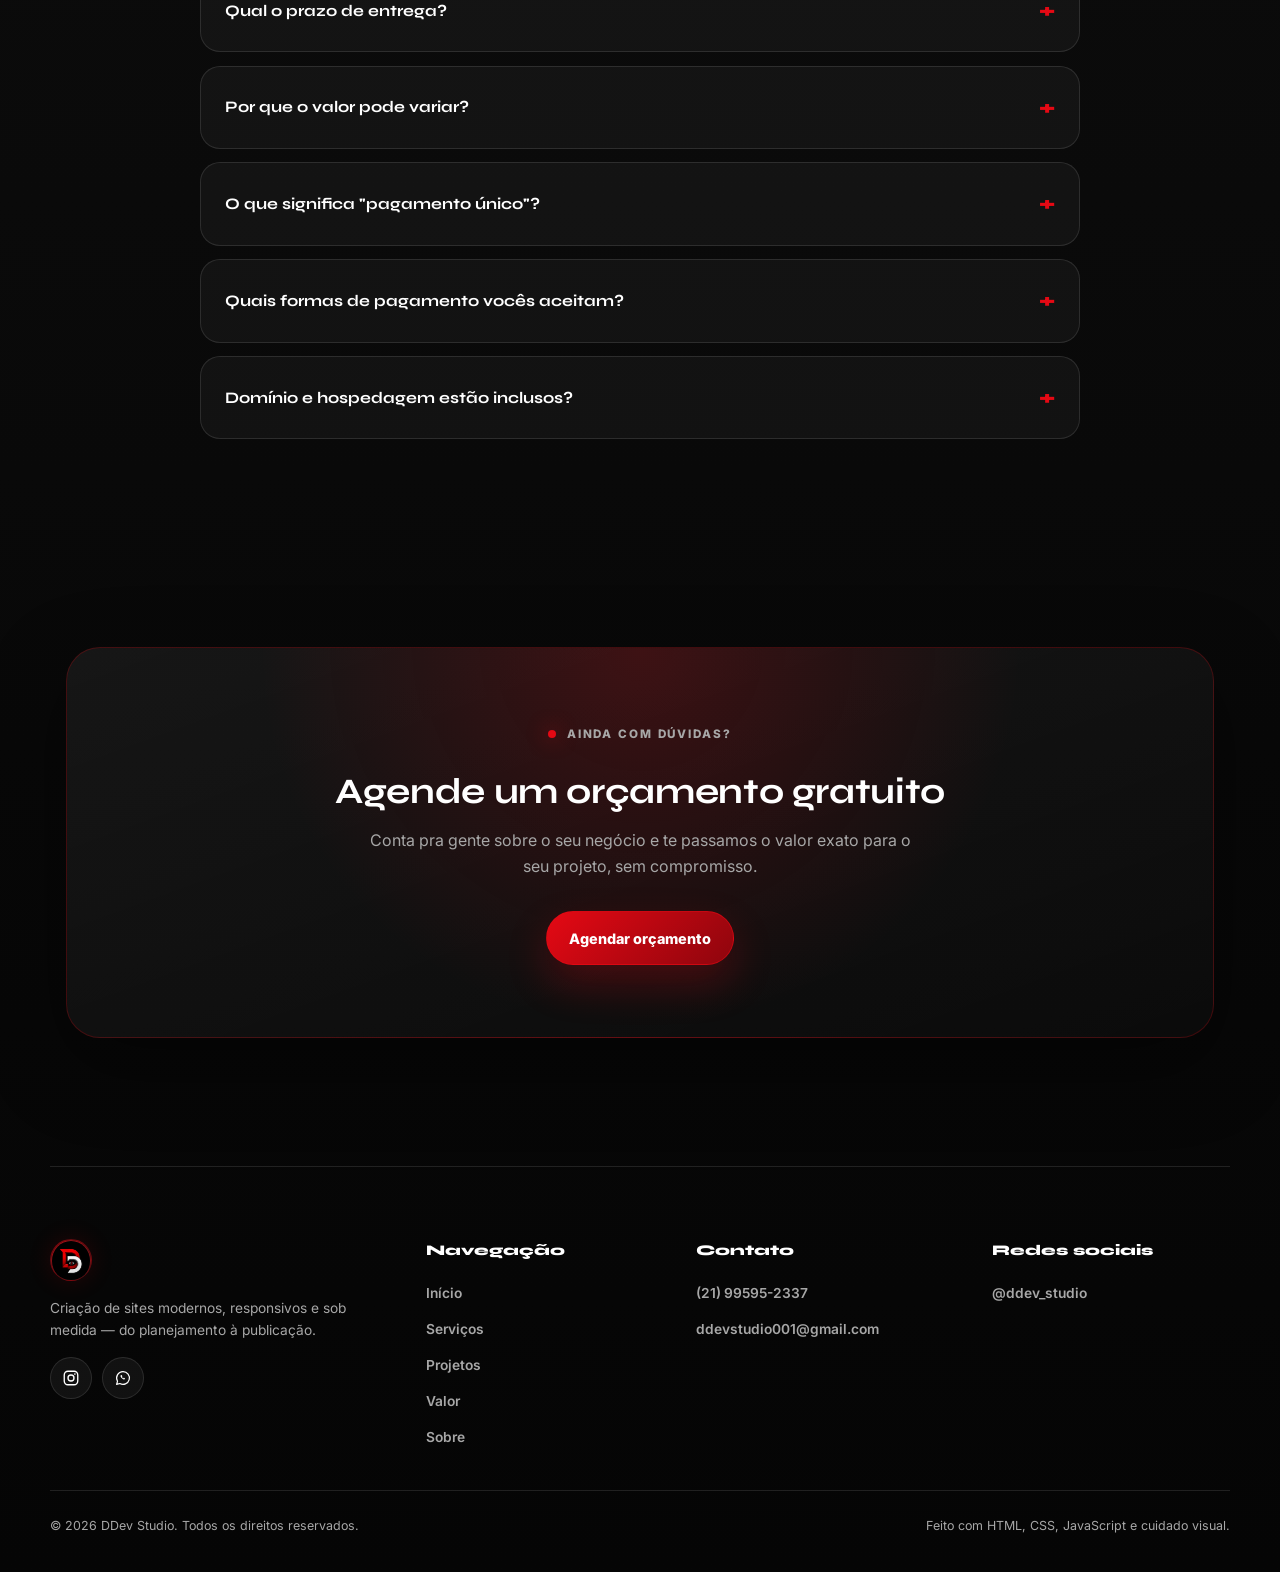
==== commit 942e4699: "commit valor" ====
--- a/planos.html
+++ b/planos.html
@@ -5,9 +5,9 @@
     <meta name="viewport" content="width=device-width, initial-scale=1.0" />
     <meta
       name="description"
-      content="Conheça os planos da DDev Studio: site básico, intermediário e profissional, com preços promocionais e recursos sob medida para o seu negócio."
+      content="Conheça o valor do seu site com a DDev Studio: pagamento único, sem mensalidade, com acesso vitalício e preço promocional por tempo limitado."
     />
-    <title>Planos | DDev Studio</title>
+    <title>Valor | DDev Studio</title>
     <link rel="preconnect" href="https://fonts.googleapis.com" />
     <link rel="preconnect" href="https://fonts.gstatic.com" crossorigin />
     <link
@@ -35,7 +35,7 @@
         <li><a href="index.html#sobre">Sobre</a></li>
         <li><a href="index.html#servicos">Serviços</a></li>
         <li><a href="index.html#projetos">Projetos</a></li>
-        <li><a href="planos.html" class="active">Planos</a></li>
+        <li><a href="planos.html" class="active">Valor</a></li>
         <li><a href="index.html#contato" class="nav-cta">Contato</a></li>
       </ul>
       <button
@@ -51,126 +51,92 @@
 
     <main>
       <header class="page-header reveal">
-        <p class="section-label">Planos</p>
-        <h1>Um plano para cada momento do seu negócio.</h1>
+        <p class="section-label">Valor</p>
+        <h1>Um valor justo, sem mensalidade.</h1>
         <p>
-          Preços promocionais por tempo limitado. Escolha o plano ideal e fale
-          com a gente para começar o seu projeto.
+          Pagamento único, com acesso vitalício ao seu site. Preço promocional
+          por tempo limitado — agende um orçamento para confirmar o valor do
+          seu projeto.
         </p>
       </header>
 
-      <section class="plans-grid">
-        <article class="plan-card reveal" data-delay="0">
-          <p class="plan-name">Site Básico</p>
+      <section class="plans-grid plans-grid-single">
+        <article class="plan-card plan-featured reveal" data-delay="0">
+          <span class="plan-badge">Pagamento único</span>
+          <p class="plan-name">Site profissional sob medida</p>
           <p class="plan-tagline">
-            Uma landing page completa para apresentar o seu negócio com design
-            moderno e responsivo.
+            Site institucional completo, com design moderno, responsivo e
+            construído para representar o seu negócio.
           </p>
           <div class="plan-price">
-            <span class="plan-price-old">De R$ 599</span>
-            <span class="plan-price-new">R$ 497 <small>/ único</small></span>
+            <span class="plan-price-old">De R$ 549,99</span>
+            <span class="plan-price-new"
+              >R$ 439,99 <small>/ único</small></span
+            >
           </div>
           <span class="plan-promo-tag">Oferta por tempo limitado</span>
           <ul class="plan-features">
-            <li>1 página (landing page)</li>
-            <li>Design moderno e responsivo</li>
+            <li>Design moderno, responsivo e sob medida</li>
             <li>Otimizado para celular, tablet e desktop</li>
             <li>Botão/formulário de contato integrado</li>
+            <li>Suporte após a entrega</li>
             <li class="is-note">
-              Link personalizado disponível como taxa adicional
+              O valor pode aumentar conforme a complexidade do projeto
             </li>
           </ul>
+          <div class="plan-highlight">
+            <strong>Sem mensalidade.</strong> Pagamento único, com acesso
+            vitalício ao seu site.
+          </div>
           <a
-            href="https://wa.me/5521995952337?text=Ol%C3%A1!%20Tenho%20interesse%20no%20Site%20B%C3%A1sico%20da%20DDev%20Studio."
-            class="btn btn-outline"
-            target="_blank"
-            rel="noopener noreferrer"
-            >Escolher plano</a
-          >
-        </article>
-
-        <article class="plan-card plan-featured reveal" data-delay="120">
-          <span class="plan-badge">Mais procurado</span>
-          <p class="plan-name">Site Intermediário</p>
-          <p class="plan-tagline">
-            Até 5 páginas com um design mais premium e link personalizado
-            incluso, sem taxas extras.
-          </p>
-          <div class="plan-price">
-            <span class="plan-price-old">De R$ 1.599</span>
-            <span class="plan-price-new">R$ 1.297 <small>/ único</small></span>
-          </div>
-          <span class="plan-promo-tag">Oferta por tempo limitado</span>
-          <ul class="plan-features">
-            <li>Até 5 páginas</li>
-            <li>Design premium, acima do plano básico</li>
-            <li>Link personalizado incluso, à sua escolha</li>
-            <li>Totalmente responsivo</li>
-            <li>Formulários e integrações essenciais</li>
-          </ul>
-          <a
-            href="https://wa.me/5521995952337?text=Ol%C3%A1!%20Tenho%20interesse%20no%20Site%20Intermedi%C3%A1rio%20da%20DDev%20Studio."
+            href="https://wa.me/5521995952337?text=Ol%C3%A1!%20Quero%20agendar%20um%20or%C3%A7amento%20para%20o%20meu%20site%20com%20a%20DDev%20Studio."
             class="btn btn-primary"
             target="_blank"
             rel="noopener noreferrer"
-            >Escolher plano</a
+            >Agendar orçamento</a
           >
-        </article>
-
-        <article class="plan-card reveal" data-delay="240">
-          <p class="plan-name">Site Profissional</p>
-          <p class="plan-tagline">
-            Páginas ilimitadas, integrações personalizadas e o nosso design mais
-            completo.
+          <p class="plan-fineprint">
+            O valor de R$ 439,99 é o preço base para sites institucionais
+            padrão. Projetos com mais páginas, integrações ou funcionalidades
+            personalizadas têm o valor final combinado após o orçamento.
           </p>
-          <div class="plan-price">
-            <span class="plan-price-old">De R$ 3.299</span>
-            <span class="plan-price-new">R$ 2.997 <small>/ único</small></span>
-          </div>
-          <span class="plan-promo-tag">Oferta por tempo limitado</span>
-          <ul class="plan-features">
-            <li>Páginas ilimitadas</li>
-            <li>Design mais profissional e exclusivo</li>
-            <li>Link personalizado incluso, à sua escolha</li>
-            <li>Integração com outros aplicativos</li>
-            <li>Suporte prioritário após a entrega</li>
-          </ul>
-          <a
-            href="https://wa.me/5521995952337?text=Ol%C3%A1!%20Tenho%20interesse%20no%20Site%20Profissional%20da%20DDev%20Studio."
-            class="btn btn-outline"
-            target="_blank"
-            rel="noopener noreferrer"
-            >Escolher plano</a
-          >
         </article>
       </section>
 
       <p class="plans-note reveal">
-        Valores referentes ao desenvolvimento do site. Domínio e hospedagem não
-        estão inclusos, exceto quando especificado no plano.
+        Valor referente ao desenvolvimento do site. Domínio e hospedagem não
+        estão inclusos, salvo combinação em contrário.
       </p>
 
       <section class="faq-section">
         <div class="section-heading reveal">
           <p class="section-label">Dúvidas frequentes</p>
-          <h2>Perguntas sobre os planos</h2>
+          <h2>Perguntas sobre o valor</h2>
         </div>
         <div class="faq-list">
           <details class="faq-item reveal">
-            <summary>Qual o prazo de entrega de cada plano?</summary>
-            <p>
-              O prazo varia conforme o plano e a complexidade do projeto.
-              Definimos a data junto com você logo após o briefing, antes de
-              começarmos o desenvolvimento.
-            </p>
-          </details>
-          <details class="faq-item reveal">
-            <summary>Como funciona o link personalizado?</summary>
-            <p>
-              Nos planos Intermediário e Profissional, o registro do domínio à
-              sua escolha já está incluso no valor. No plano Básico, o link
-              personalizado pode ser adquirido separadamente ou mediante uma
-              taxa adicional.
+            <summary>Qual o prazo de entrega?</summary>
+            <p>
+              O prazo varia conforme a complexidade do projeto. Definimos a
+              data junto com você logo após o briefing, antes de começarmos o
+              desenvolvimento.
+            </p>
+          </details>
+          <details class="faq-item reveal">
+            <summary>Por que o valor pode variar?</summary>
+            <p>
+              O valor de R$ 439,99 é o preço base para um site institucional
+              padrão. Projetos com mais páginas, integrações personalizadas ou
+              funcionalidades extras podem ter um valor diferente, sempre
+              combinado com você antes de começarmos.
+            </p>
+          </details>
+          <details class="faq-item reveal">
+            <summary>O que significa "pagamento único"?</summary>
+            <p>
+              Não cobramos mensalidade. Você paga uma única vez pelo
+              desenvolvimento do site e tem acesso vitalício a ele — sem
+              taxas recorrentes por parte da DDev Studio.
             </p>
           </details>
           <details class="faq-item reveal">
@@ -181,11 +147,11 @@
             </p>
           </details>
           <details class="faq-item reveal">
-            <summary>Posso mudar de plano depois de contratar?</summary>
-            <p>
-              Sim. Se o seu site básico crescer e precisar de mais páginas ou
-              integrações, é possível migrar para um plano superior a qualquer
-              momento.
+            <summary>Domínio e hospedagem estão inclusos?</summary>
+            <p>
+              Não, por padrão. O valor cobre o desenvolvimento do site.
+              Domínio e hospedagem podem ser incluídos mediante combinação,
+              e te ajudamos a configurar tudo.
             </p>
           </details>
         </div>
@@ -194,17 +160,17 @@
       <section class="section">
         <div class="plans-cta reveal">
           <p class="section-label">Ainda com dúvidas?</p>
-          <h2>Fale com a gente antes de escolher</h2>
+          <h2>Agende um orçamento gratuito</h2>
           <p>
-            Conta pra gente sobre o seu negócio e te ajudamos a escolher o plano
-            ideal.
+            Conta pra gente sobre o seu negócio e te passamos o valor exato
+            para o seu projeto, sem compromisso.
           </p>
           <a
-            href="https://wa.me/5521995952337?text=Ol%C3%A1!%20Tenho%20d%C3%BAvidas%20sobre%20os%20planos%20da%20DDev%20Studio."
+            href="https://wa.me/5521995952337?text=Ol%C3%A1!%20Quero%20agendar%20um%20or%C3%A7amento%20para%20o%20meu%20site%20com%20a%20DDev%20Studio."
             class="btn btn-primary"
             target="_blank"
             rel="noopener noreferrer"
-            >Chamar no WhatsApp</a
+            >Agendar orçamento</a
           >
         </div>
       </section>
@@ -283,7 +249,7 @@
             <li><a href="index.html#inicio">Início</a></li>
             <li><a href="index.html#servicos">Serviços</a></li>
             <li><a href="index.html#projetos">Projetos</a></li>
-            <li><a href="planos.html">Planos</a></li>
+            <li><a href="planos.html">Valor</a></li>
             <li><a href="index.html#sobre">Sobre</a></li>
           </ul>
         </div>
--- a/style.css
+++ b/style.css
@@ -343,9 +343,9 @@
 h1,
 h2 {
   font-family: var(--display);
-  font-weight: 800;
-  letter-spacing: 0;
-  line-height: 0.96;
+  font-weight: 700;
+  letter-spacing: -0.01em;
+  line-height: 1.08;
   overflow-wrap: normal;
   word-break: normal;
   hyphens: none;
@@ -353,15 +353,15 @@
 }
 
 h1 {
-  max-width: 740px;
-  margin-bottom: 1.4rem;
-  font-size: clamp(3.15rem, 7vw, 6.8rem);
+  max-width: 620px;
+  margin-bottom: 1.3rem;
+  font-size: clamp(2.35rem, 4.2vw, 3.75rem);
 }
 
 h2 {
-  max-width: 760px;
-  margin-bottom: 2.5rem;
-  font-size: clamp(2.25rem, 5vw, 4.8rem);
+  max-width: 620px;
+  margin-bottom: 2rem;
+  font-size: clamp(1.8rem, 2.8vw, 2.6rem);
 }
 
 .hero-desc {
@@ -1574,32 +1574,39 @@
   color: var(--muted);
 }
 
-.plans-preview {
-  display: grid;
-  grid-template-columns: repeat(3, minmax(0, 1fr));
-  gap: 1rem;
-  margin-bottom: 2.2rem;
-}
-
-.plans-preview div {
-  padding: 1.1rem;
-  border: 1px solid var(--line);
-  border-radius: 18px;
-  background: rgba(255, 255, 255, 0.04);
-}
-
-.plans-preview strong {
-  display: block;
-  margin-bottom: 0.3rem;
-  color: var(--white);
-  font-family: var(--display);
-  font-size: 1.1rem;
-}
-
-.plans-preview span {
-  color: var(--accent);
-  font-size: 0.85rem;
+.plans-cta-actions {
+  justify-content: center;
+}
+
+.value-preview {
+  display: flex;
+  flex-direction: column;
+  align-items: center;
+  gap: 0.3rem;
+  margin: 0 auto 1.4rem;
+}
+
+.value-preview .plan-price-old {
+  font-size: 1rem;
+}
+
+.value-preview .plan-price-new {
+  justify-content: center;
+  font-size: clamp(2.4rem, 4vw, 3.1rem);
+}
+
+.value-preview-tag {
+  display: inline-flex;
+  align-items: center;
+  gap: 0.4rem;
+  margin-top: 0.3rem;
+  padding: 0.3rem 0.75rem;
+  border-radius: 999px;
+  color: #4ade80;
+  font-size: 0.72rem;
   font-weight: 800;
+  background: rgba(74, 222, 128, 0.1);
+  border: 1px solid rgba(74, 222, 128, 0.28);
 }
 
 /* ===========================
@@ -1702,9 +1709,9 @@
 }
 
 .page-header h1 {
-  max-width: 780px;
+  max-width: 620px;
   margin: 0 auto 1.1rem;
-  font-size: clamp(2.6rem, 6vw, 5rem);
+  font-size: clamp(2.1rem, 3.6vw, 3.1rem);
 }
 
 .page-header p {
@@ -1721,6 +1728,33 @@
   width: min(1180px, calc(100% - 2rem));
   margin: 0 auto;
   padding: 1rem 0 clamp(4rem, 8vw, 6rem);
+}
+
+.plans-grid.plans-grid-single {
+  grid-template-columns: minmax(0, 1fr);
+  width: min(520px, calc(100% - 2rem));
+}
+
+.plan-highlight {
+  margin: 0 0 1.6rem;
+  padding: 0.85rem 1rem;
+  border: 1px solid rgba(74, 222, 128, 0.28);
+  border-radius: 14px;
+  background: rgba(74, 222, 128, 0.08);
+  color: var(--soft);
+  font-size: 0.85rem;
+  line-height: 1.5;
+}
+
+.plan-highlight strong {
+  color: #4ade80;
+}
+
+.plan-fineprint {
+  margin: 0.9rem 0 0;
+  color: var(--muted);
+  font-size: 0.8rem;
+  line-height: 1.5;
 }
 
 .plan-card {
@@ -2190,8 +2224,12 @@
   }
 
   h1 {
-    font-size: clamp(2.4rem, 11vw, 4rem);
+    font-size: clamp(1.9rem, 8vw, 2.6rem);
     overflow-wrap: break-word;
+  }
+
+  h2 {
+    font-size: clamp(1.55rem, 6.5vw, 2.1rem);
   }
 
   .hero-actions,
@@ -2212,6 +2250,10 @@
     width: min(100% - 1rem, 1180px);
   }
 
+  .plans-grid.plans-grid-single {
+    width: min(100% - 1rem, 520px);
+  }
+
   .plan-card {
     padding: 1.8rem 1.4rem;
   }
